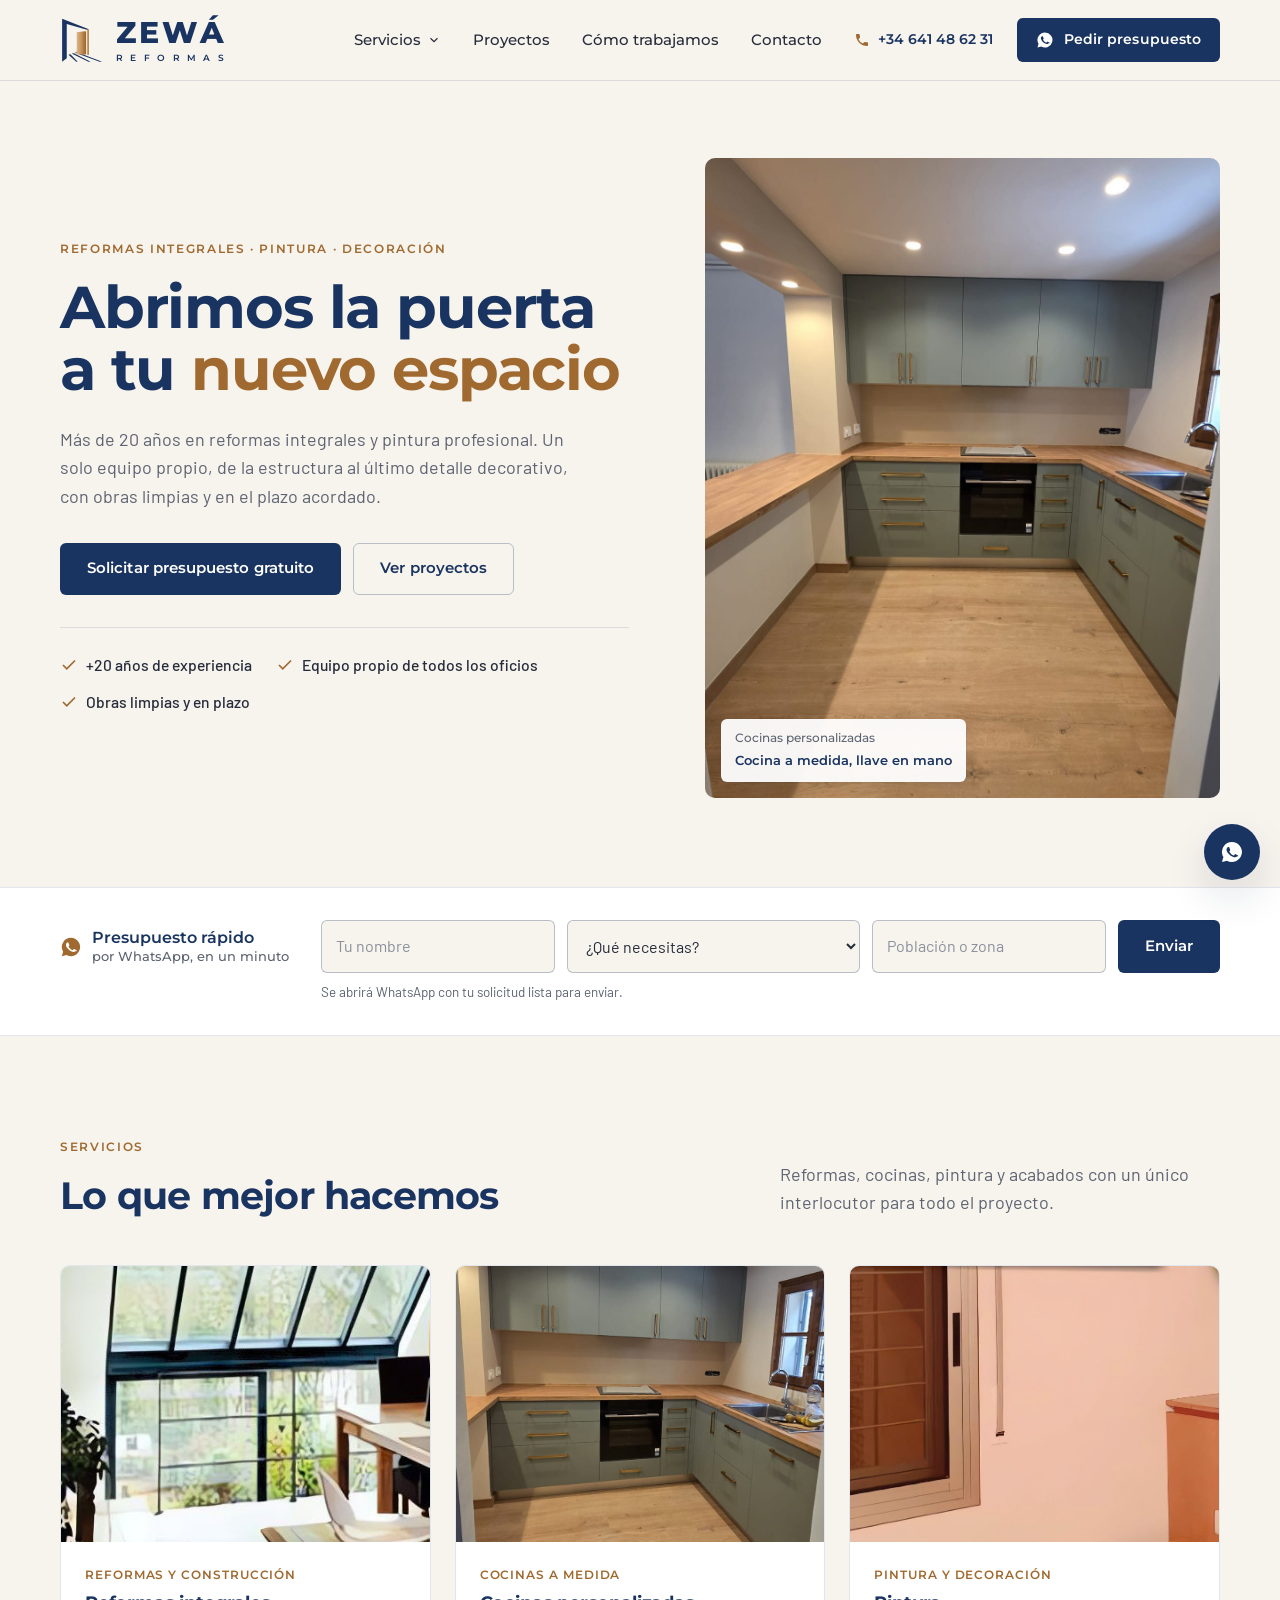
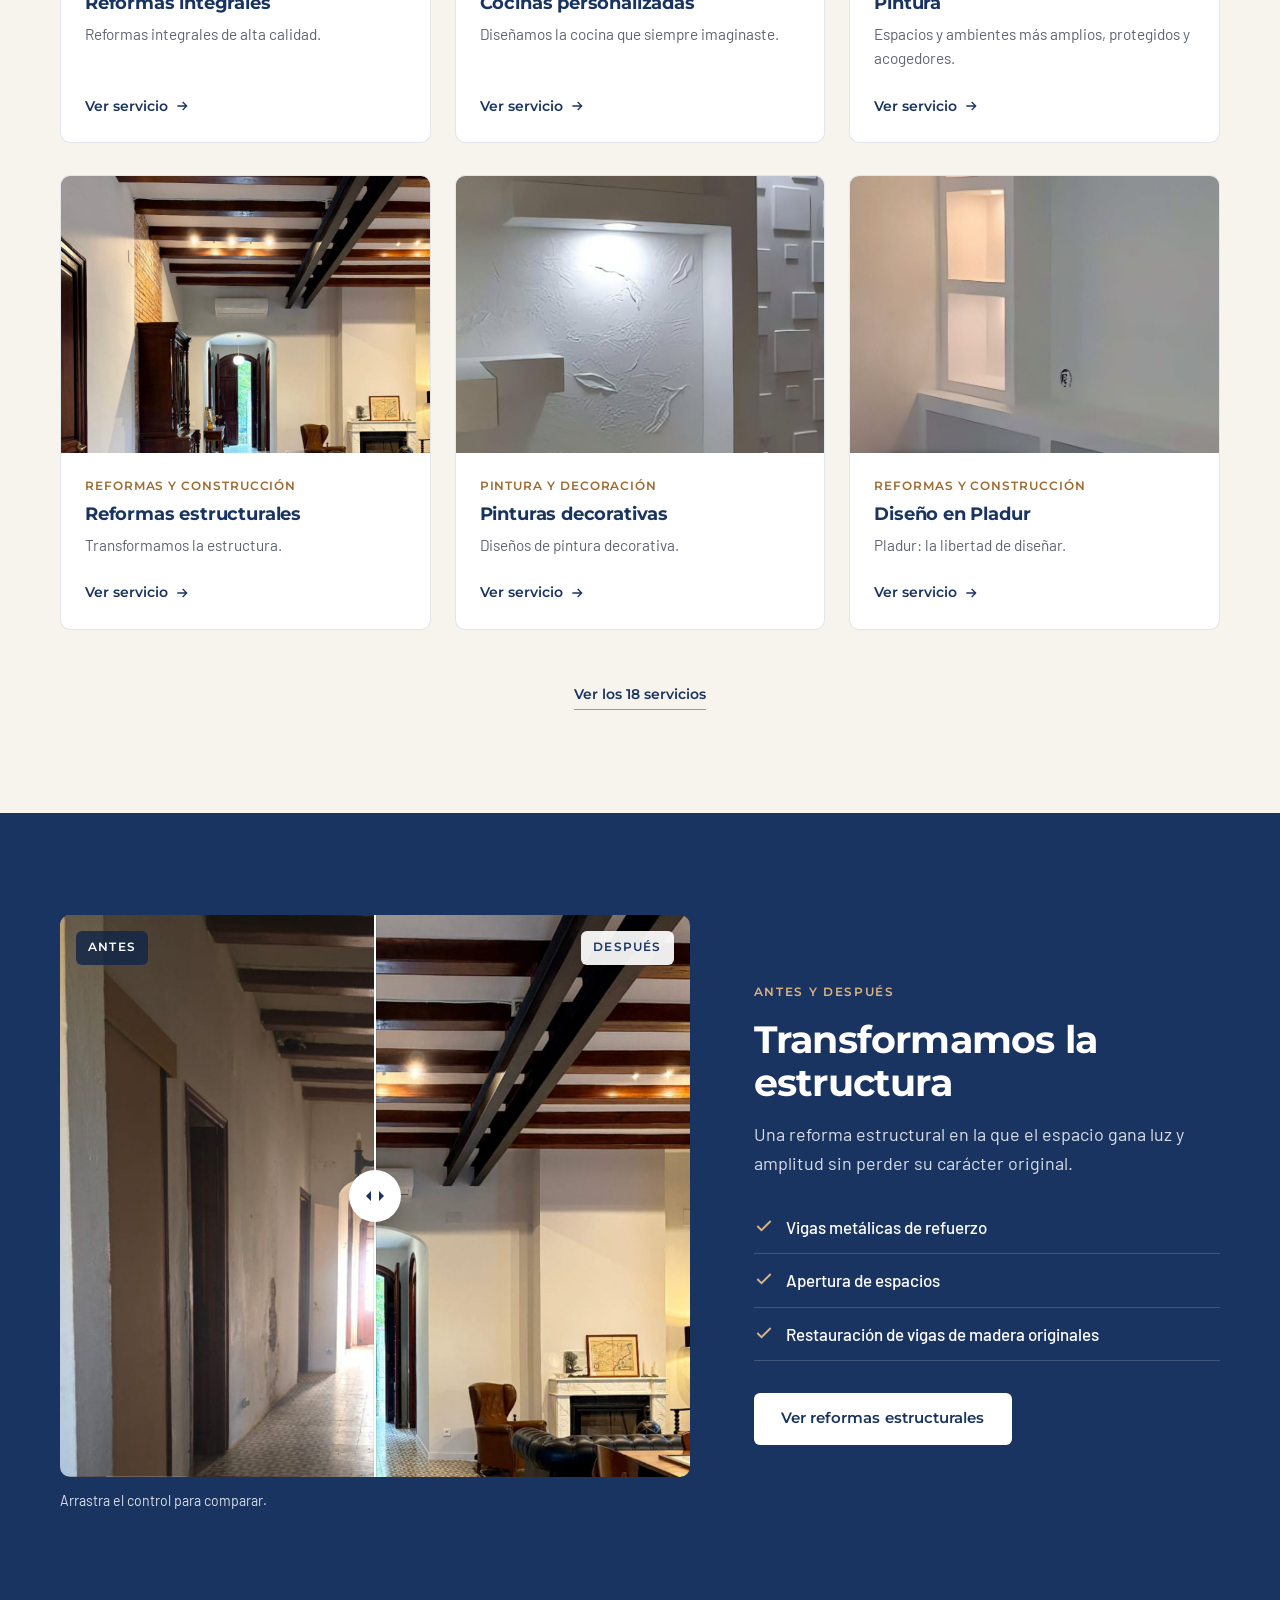
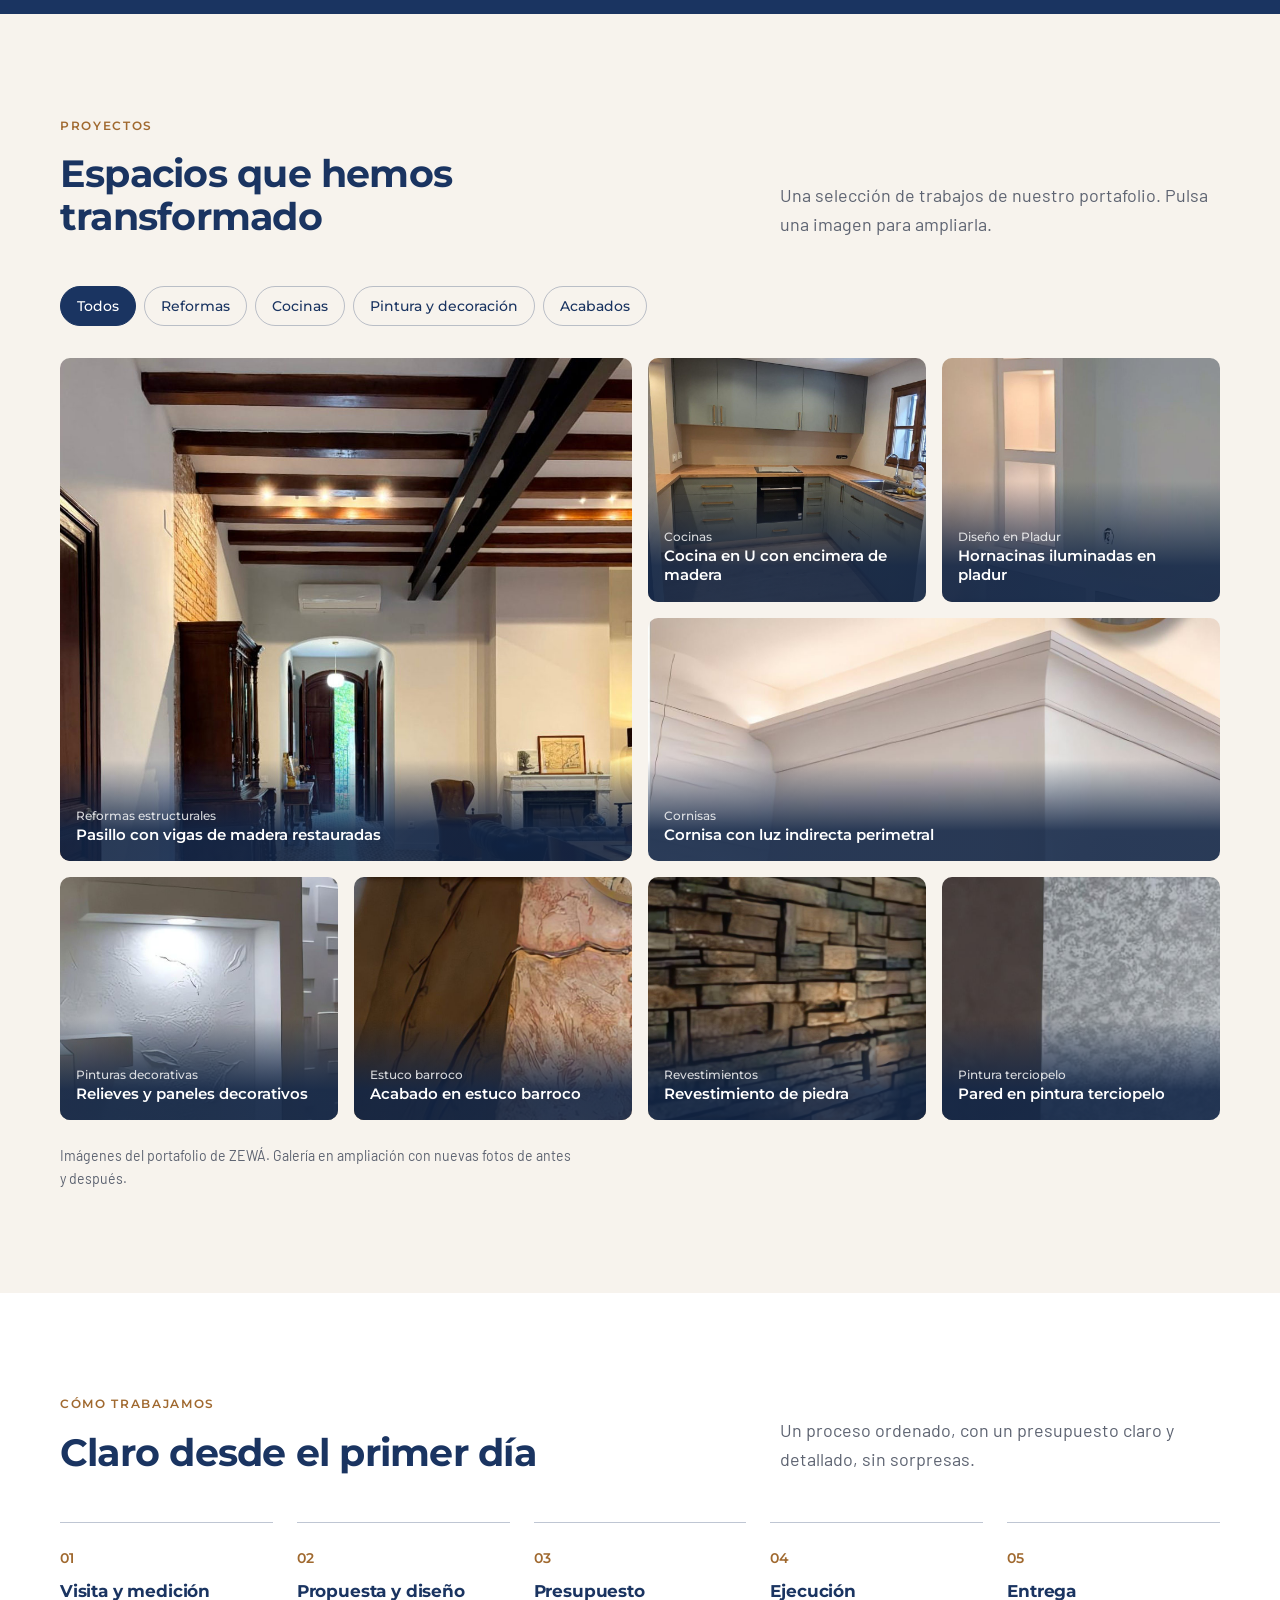
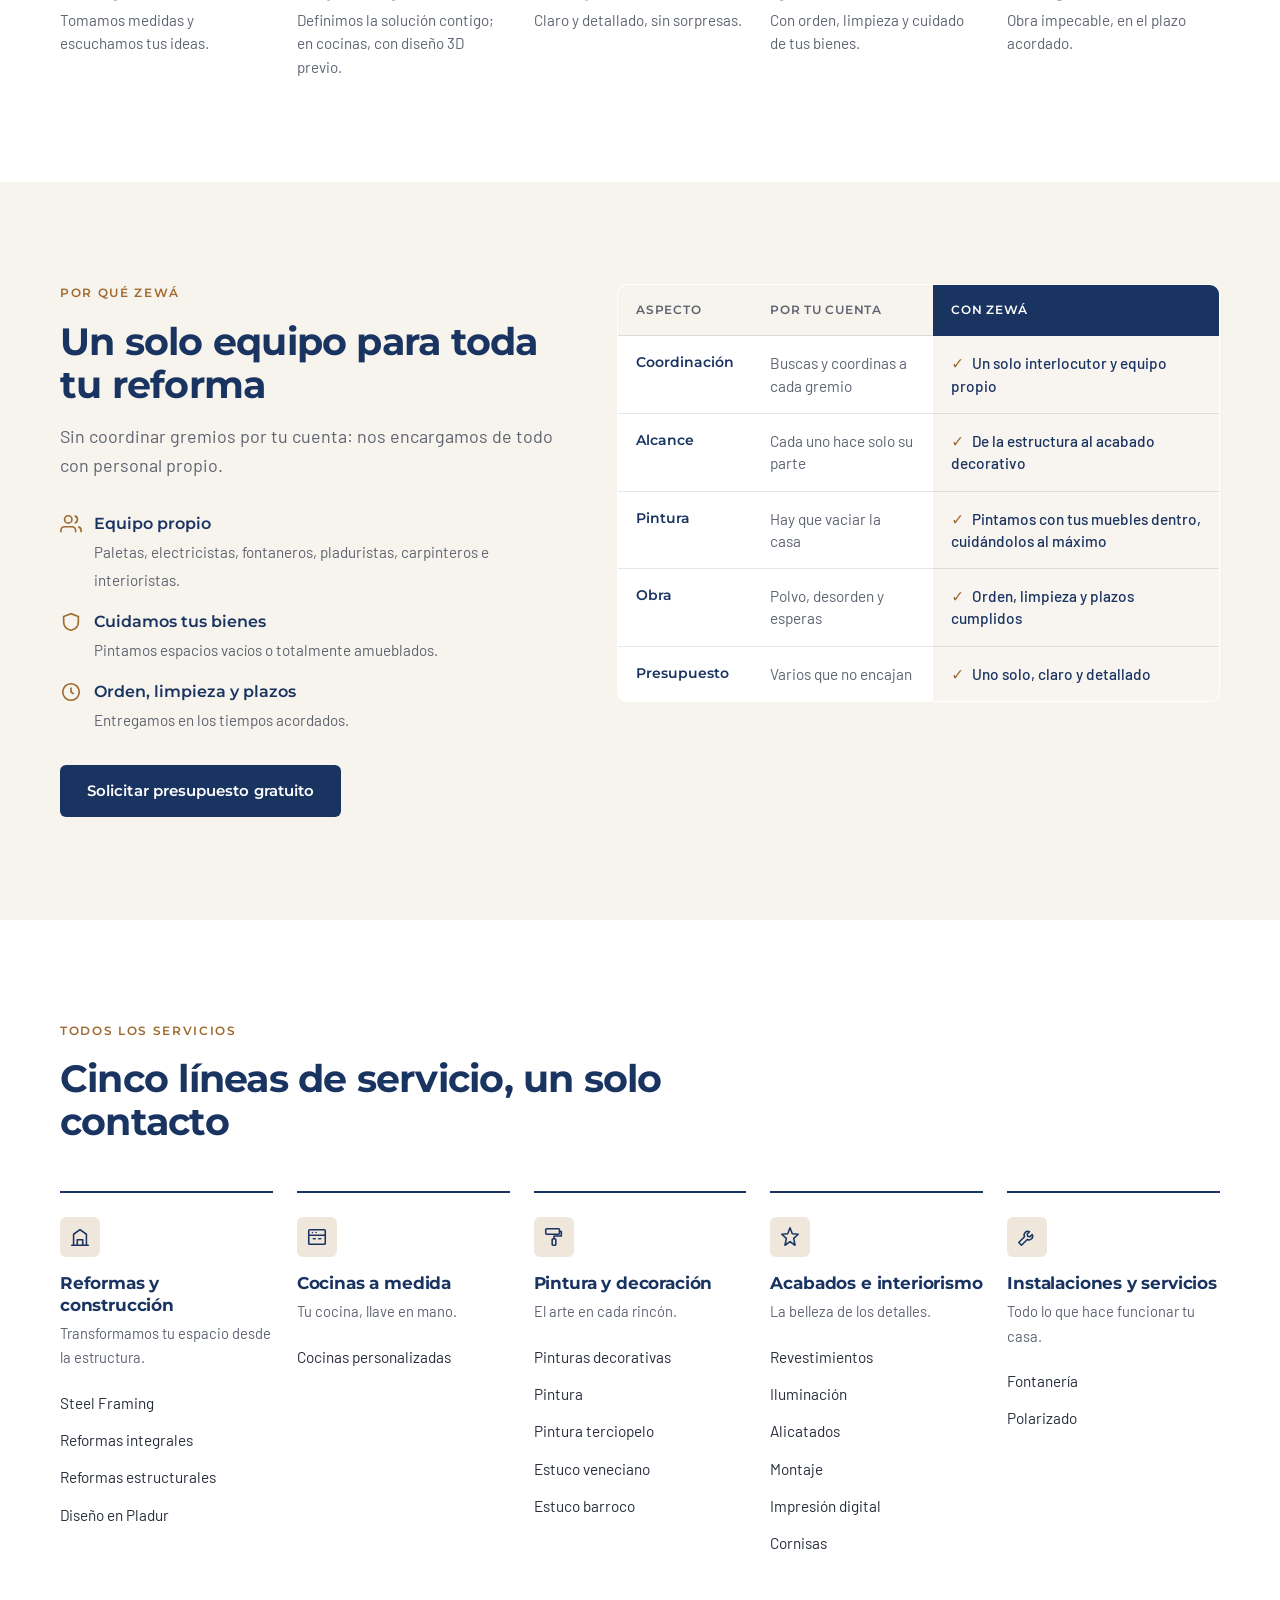
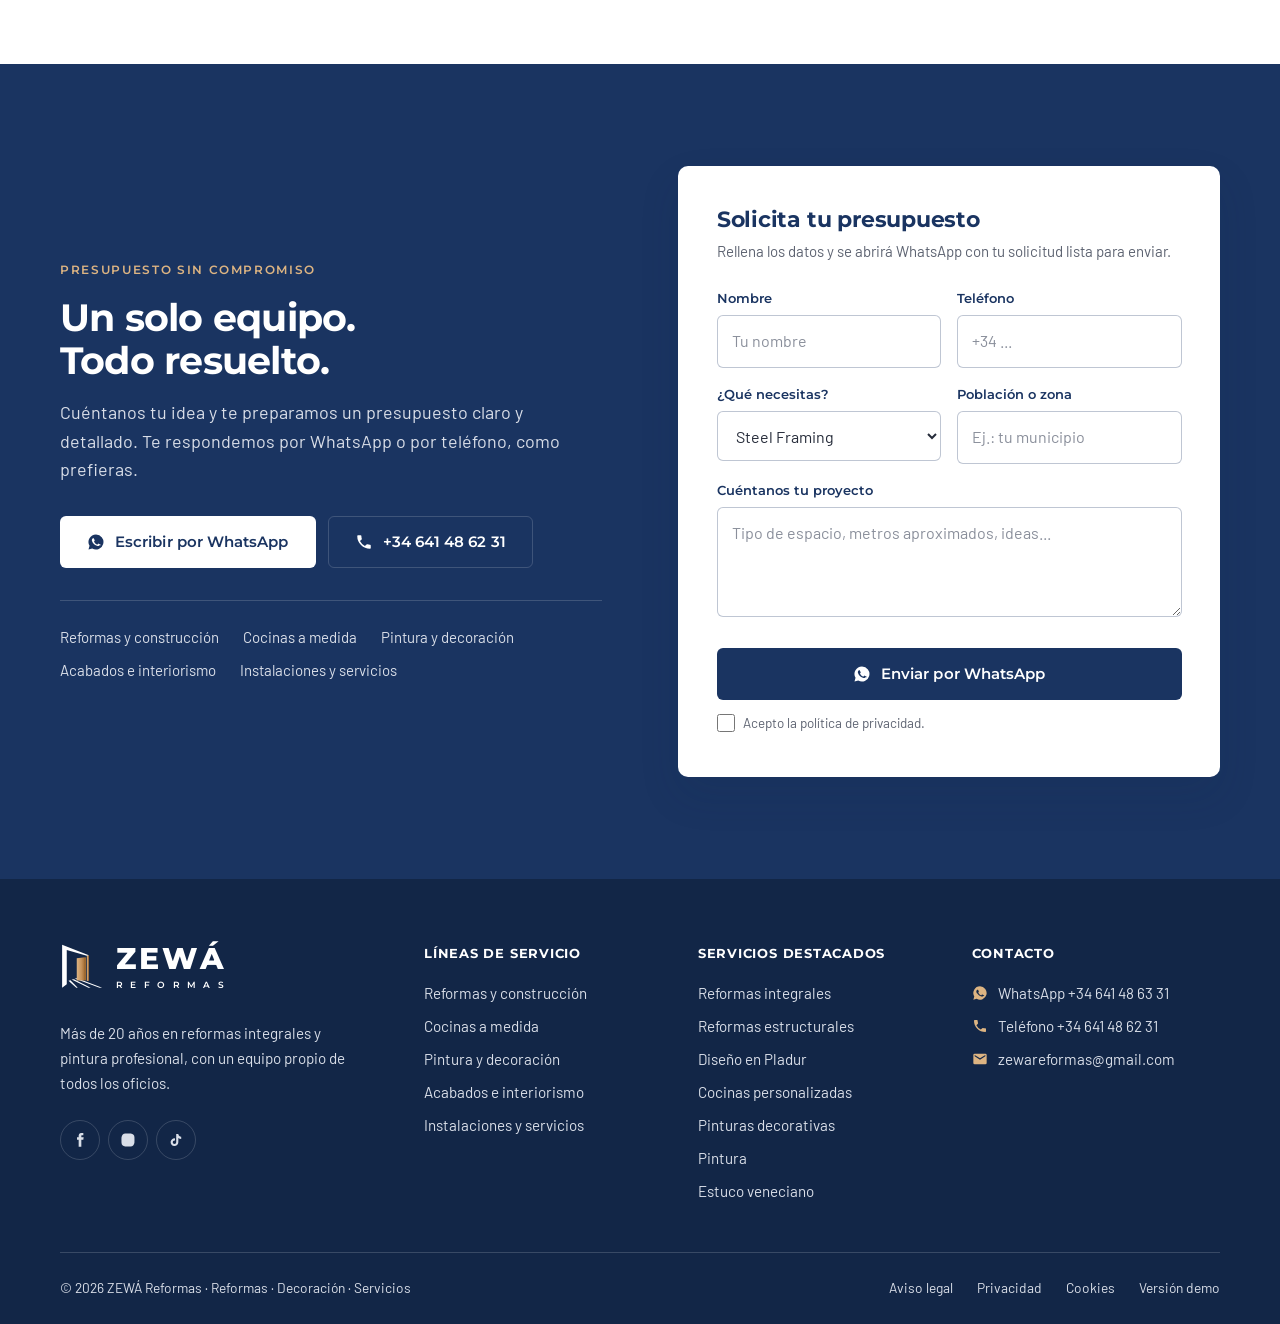
==== index.html @ 30cad1e2 "Landing ZEWÁ Reformas: portada, 18 páginas de servicio y recursos Co-Authored-By: Claude Opus 5.5 (1" ====
<!doctype html>
<html lang="es">
<head>
<meta charset="utf-8">
<meta name="viewport" content="width=device-width, initial-scale=1">
<title>ZEWÁ Reformas · Reformas integrales, pintura y decoración</title>
<meta name="description" content="Más de 20 años en reformas integrales y pintura profesional. Un equipo propio de todos los oficios, obras limpias y plazos cumplidos.">
<link rel="preconnect" href="https://fonts.googleapis.com">
<link rel="preconnect" href="https://fonts.gstatic.com" crossorigin>
<link href="https://fonts.googleapis.com/css2?family=Barlow:wght@400;500;600&family=Montserrat:wght@500;600;700;800&display=swap" rel="stylesheet">
<link rel="stylesheet" href="assets/zewa.css">
</head>
<body data-page="home">
<div id="chrome-header"></div>

<main id="contenido">

<!-- HERO -->
<section class="hero">
  <div class="wrap">
    <div class="reveal">
      <span class="eyebrow">Reformas integrales · Pintura · Decoración</span>
      <h1>Abrimos la puerta a tu <span>nuevo espacio</span></h1>
      <p class="lead">Más de 20 años en reformas integrales y pintura profesional. Un solo equipo propio, de la estructura al último detalle decorativo, con obras limpias y en el plazo acordado.</p>
      <div class="hero-ctas">
        <a class="btn btn-primary" href="#contacto">Solicitar presupuesto gratuito</a>
        <a class="btn btn-ghost" href="#proyectos">Ver proyectos</a>
      </div>
      <ul class="hero-points">
        <li><svg viewBox="0 0 24 24" aria-hidden="true"><path d="M20 6 9 17l-5-5"/></svg>+20 años de experiencia</li>
        <li><svg viewBox="0 0 24 24" aria-hidden="true"><path d="M20 6 9 17l-5-5"/></svg>Equipo propio de todos los oficios</li>
        <li><svg viewBox="0 0 24 24" aria-hidden="true"><path d="M20 6 9 17l-5-5"/></svg>Obras limpias y en plazo</li>
      </ul>
    </div>
    <figure class="hero-photo reveal">
      <img src="img/cocina1.jpg" alt="Cocina en U a medida con encimera de madera y muebles en verde" fetchpriority="high">
      <figcaption><small>Cocinas personalizadas</small>Cocina a medida, llave en mano</figcaption>
    </figure>
  </div>
</section>

<!-- PRESUPUESTO RÁPIDO -->
<div class="quick-band">
  <div class="wrap">
    <form class="quick" data-wa-form>
      <div class="q-title"><svg viewBox="0 0 24 24" aria-hidden="true"><path d="M12 2a10 10 0 0 0-8.6 15.1L2 22l5-1.3A10 10 0 1 0 12 2zm5.3 14.1c-.2.6-1.3 1.2-1.8 1.2-.5.1-1 .1-3.3-.8-2.7-1.1-4.5-3.9-4.6-4-.1-.2-1.1-1.5-1.1-2.8s.7-2 1-2.3c.2-.3.5-.3.7-.3h.5c.2 0 .4 0 .6.5l.9 2.1c.1.2.1.4 0 .5l-.3.5-.4.5c-.2.1-.3.3-.1.6.2.3.8 1.3 1.7 2.1 1.2 1 2.1 1.3 2.4 1.5.3.1.5.1.6-.1l.9-1c.2-.3.4-.2.6-.1l2 1c.3.1.5.2.5.3.1.2.1.7-.1 1.3z"/></svg><span>Presupuesto rápido<small>por WhatsApp, en un minuto</small></span></div>
      <div class="q-grid">
        <input name="nombre" required placeholder="Tu nombre" aria-label="Tu nombre" autocomplete="name">
        <select name="servicio" id="q-serv" aria-label="¿Qué necesitas?"></select>
        <input name="zona" placeholder="Población o zona" aria-label="Población o zona">
        <button class="btn btn-primary" type="submit">Enviar</button>
      </div>
      <p class="q-help">Se abrirá WhatsApp con tu solicitud lista para enviar.</p>
    </form>
  </div>
</div>

<!-- SERVICIOS -->
<section id="destacados">
  <div class="wrap">
    <div class="sec-head reveal">
      <div><span class="eyebrow">Servicios</span><h2>Lo que mejor hacemos</h2></div>
      <p class="lead">Reformas, cocinas, pintura y acabados con un único interlocutor para todo el proyecto.</p>
    </div>
    <div class="pop" id="pop"></div>
    <div class="sec-foot reveal"><a class="link-more" href="#lineas">Ver los 18 servicios</a></div>
  </div>
</section>

<!-- ANTES / DESPUÉS -->
<section class="ba-section on-dark" id="antes-despues">
  <div class="wrap">
    <div>
      <div id="hero-compare"></div>
      <p class="ba-hint">Arrastra el control para comparar.</p>
    </div>
    <div class="reveal">
      <span class="eyebrow">Antes y después</span>
      <h2>Transformamos la estructura</h2>
      <p class="lead" style="margin-top:16px">Una reforma estructural en la que el espacio gana luz y amplitud sin perder su carácter original.</p>
      <ul class="checks">
        <li><svg viewBox="0 0 24 24" aria-hidden="true"><path d="M20 6 9 17l-5-5"/></svg>Vigas metálicas de refuerzo</li>
        <li><svg viewBox="0 0 24 24" aria-hidden="true"><path d="M20 6 9 17l-5-5"/></svg>Apertura de espacios</li>
        <li><svg viewBox="0 0 24 24" aria-hidden="true"><path d="M20 6 9 17l-5-5"/></svg>Restauración de vigas de madera originales</li>
      </ul>
      <a class="btn btn-light" href="servicio.html?s=reformas-estructurales">Ver reformas estructurales</a>
    </div>
  </div>
</section>

<!-- PROYECTOS -->
<section id="proyectos">
  <div class="wrap">
    <div class="sec-head reveal">
      <div><span class="eyebrow">Proyectos</span><h2>Espacios que hemos transformado</h2></div>
      <p class="lead">Una selección de trabajos de nuestro portafolio. Pulsa una imagen para ampliarla.</p>
    </div>
    <div class="filters reveal" data-target="#gal" role="group" aria-label="Filtrar proyectos">
      <button class="on" data-f="all">Todos</button>
      <button data-f="reformas">Reformas</button>
      <button data-f="cocinas">Cocinas</button>
      <button data-f="pintura">Pintura y decoración</button>
      <button data-f="acabados">Acabados</button>
    </div>
    <div class="gallery" id="gal"></div>
    <p class="gallery-note">Imágenes del portafolio de ZEWÁ. Galería en ampliación con nuevas fotos de antes y después.</p>
  </div>
</section>

<!-- PROCESO -->
<section class="bg-white" id="proceso">
  <div class="wrap">
    <div class="sec-head reveal">
      <div><span class="eyebrow">Cómo trabajamos</span><h2>Claro desde el primer día</h2></div>
      <p class="lead">Un proceso ordenado, con un presupuesto claro y detallado, sin sorpresas.</p>
    </div>
    <ol class="steps reveal">
      <li class="st"><b>01</b><h3>Visita y medición</h3><p>Tomamos medidas y escuchamos tus ideas.</p></li>
      <li class="st"><b>02</b><h3>Propuesta y diseño</h3><p>Definimos la solución contigo; en cocinas, con diseño 3D previo.</p></li>
      <li class="st"><b>03</b><h3>Presupuesto</h3><p>Claro y detallado, sin sorpresas.</p></li>
      <li class="st"><b>04</b><h3>Ejecución</h3><p>Con orden, limpieza y cuidado de tus bienes.</p></li>
      <li class="st"><b>05</b><h3>Entrega</h3><p>Obra impecable, en el plazo acordado.</p></li>
    </ol>
  </div>
</section>

<!-- POR QUÉ ZEWÁ -->
<section id="por-que">
  <div class="wrap why-grid">
    <div class="reveal">
      <span class="eyebrow">Por qué ZEWÁ</span>
      <h2>Un solo equipo para toda tu reforma</h2>
      <p class="lead">Sin coordinar gremios por tu cuenta: nos encargamos de todo con personal propio.</p>
      <ul class="trust">
        <li><svg viewBox="0 0 24 24" aria-hidden="true"><path d="M17 21v-2a4 4 0 0 0-4-4H5a4 4 0 0 0-4 4v2"/><circle cx="9" cy="7" r="4"/><path d="M23 21v-2a4 4 0 0 0-3-3.87M16 3.13a4 4 0 0 1 0 7.75"/></svg><div><b>Equipo propio</b><span>Paletas, electricistas, fontaneros, pladuristas, carpinteros e interioristas.</span></div></li>
        <li><svg viewBox="0 0 24 24" aria-hidden="true"><path d="M12 3 4 6v6c0 5 3.5 8 8 9 4.5-1 8-4 8-9V6z"/></svg><div><b>Cuidamos tus bienes</b><span>Pintamos espacios vacíos o totalmente amueblados.</span></div></li>
        <li><svg viewBox="0 0 24 24" aria-hidden="true"><circle cx="12" cy="12" r="9"/><path d="M12 7v5l3 2"/></svg><div><b>Orden, limpieza y plazos</b><span>Entregamos en los tiempos acordados.</span></div></li>
      </ul>
      <a class="btn btn-primary" href="#contacto">Solicitar presupuesto gratuito</a>
    </div>
    <div class="reveal">
      <table class="vs-table">
        <caption class="sr-only">Comparativa entre coordinar gremios por tu cuenta y trabajar con ZEWÁ</caption>
        <thead><tr><th scope="col">Aspecto</th><th scope="col">Por tu cuenta</th><th scope="col" class="us">Con ZEWÁ</th></tr></thead>
        <tbody>
          <tr><td>Coordinación</td><td class="them">Buscas y coordinas a cada gremio</td><td class="us">Un solo interlocutor y equipo propio</td></tr>
          <tr><td>Alcance</td><td class="them">Cada uno hace solo su parte</td><td class="us">De la estructura al acabado decorativo</td></tr>
          <tr><td>Pintura</td><td class="them">Hay que vaciar la casa</td><td class="us">Pintamos con tus muebles dentro, cuidándolos al máximo</td></tr>
          <tr><td>Obra</td><td class="them">Polvo, desorden y esperas</td><td class="us">Orden, limpieza y plazos cumplidos</td></tr>
          <tr><td>Presupuesto</td><td class="them">Varios que no encajan</td><td class="us">Uno solo, claro y detallado</td></tr>
        </tbody>
      </table>
    </div>
  </div>
</section>

<!-- LÍNEAS DE SERVICIO -->
<section class="bg-white" id="lineas">
  <div class="wrap">
    <div class="sec-head reveal">
      <div><span class="eyebrow">Todos los servicios</span><h2>Cinco líneas de servicio, un solo contacto</h2></div>
    </div>
    <div class="lines-grid" id="lines"></div>
  </div>
</section>

<div id="chrome-cta"></div>
</main>

<div id="chrome-footer"></div>

<script src="assets/app.js"></script>
<script>
renderChrome();

document.getElementById('q-serv').innerHTML = '<option value="" disabled selected>¿Qué necesitas?</option>' + serviceOptions();
document.getElementById('hero-compare').outerHTML = compareHTML('antes.jpg', 'despues.jpg');

const POP = ['reformas-integrales', 'cocinas', 'pintura', 'reformas-estructurales', 'pinturas-decorativas', 'pladur'];
document.getElementById('pop').innerHTML = POP.map(k => pcard(SERVICES.find(s => s.slug === k))).join('');

document.getElementById('lines').innerHTML = GROUPS.map(g => `
  <div class="line reveal" id="linea-${g.id}">
    <div class="ico"><svg viewBox="0 0 24 24" aria-hidden="true">${g.icon}</svg></div>
    <h3>${g.name}</h3><p>${g.desc}</p>
    <ul>${byGroup(g.id).map(s => `<li><a href="${url(s)}">${s.name}</a></li>`).join('')}</ul>
  </div>`).join('');

// Solo fotografías del portafolio de ZEWÁ (sin imágenes de stock)
const G = [
  ['despues.jpg','Pasillo con vigas de madera restauradas','Reformas estructurales','reformas','big'],
  ['cocina2.jpg','Cocina en U con encimera de madera','Cocinas','cocinas'],
  ['pladur.jpg','Hornacinas iluminadas en pladur','Diseño en Pladur','reformas'],
  ['cornisas.jpg','Cornisa con luz indirecta perimetral','Cornisas','acabados','wide'],
  ['decorativa.jpg','Relieves y paneles decorativos','Pinturas decorativas','pintura'],
  ['barroco.jpg','Acabado en estuco barroco','Estuco barroco','pintura'],
  ['revestimiento.jpg','Revestimiento de piedra','Revestimientos','acabados'],
  ['terciopelo.jpg','Pared en pintura terciopelo','Pintura terciopelo','pintura']
];
document.getElementById('gal').innerHTML = G.map(([img, t, label, cat, size]) =>
  gitem(img, t, label, cat, size === 'big').replace('class="gitem', size === 'wide' ? 'class="gitem wide' : 'class="gitem')).join('');

initBehaviors();
</script>
</body>
</html>
---- assets/zewa.css ----
/* =========================================================
   ZEWÁ Reformas · sistema visual
   ========================================================= */
:root{
  /* color */
  --navy:#1A3461; --navy-900:#122647; --navy-700:#26457A;
  --gold:#DDB482; --bronze:#C39059; --copper:#A0692F;
  --paper:#F7F3ED; --cream:#EFE7DC; --white:#FFFFFF;
  --ink:#262C3A; --muted:#5D6371; --on-dark:#D9DEE8;
  --line:rgba(26,52,97,.12); --line-strong:rgba(26,52,97,.28); --line-dark:rgba(255,255,255,.16);
  /* espaciado */
  --s1:4px; --s2:8px; --s3:12px; --s4:16px; --s5:24px; --s6:32px; --s7:48px; --s8:64px; --s9:96px;
  --section:clamp(64px,8vw,112px);
  /* forma */
  --radius:6px; --radius-lg:10px;
  --sh-1:0 1px 2px rgba(18,38,71,.05),0 4px 14px rgba(18,38,71,.06);
  --sh-2:0 18px 40px rgba(18,38,71,.12);
  /* layout */
  --wrap:1240px; --gutter:clamp(16px,4vw,40px);
  --ease:cubic-bezier(.2,.7,.2,1);
}
*{box-sizing:border-box;margin:0;padding:0}
html{scroll-behavior:smooth;scroll-padding-top:96px;-webkit-text-size-adjust:100%}
body{font-family:'Barlow',system-ui,sans-serif;color:var(--ink);background:var(--paper);font-size:17px;line-height:1.65;-webkit-font-smoothing:antialiased;overflow-x:hidden}
img{display:block;max-width:100%}
a{color:inherit;text-decoration:none}
button,input,select,textarea{font:inherit;color:inherit}
:focus-visible{outline:3px solid var(--gold);outline-offset:3px;border-radius:2px}
.wrap{max-width:var(--wrap);margin:0 auto;padding:0 var(--gutter)}
section{padding:var(--section) 0}
.skip{position:absolute;left:-999px;top:0;background:var(--navy);color:var(--white);padding:10px 16px;z-index:100}
.skip:focus{left:10px}

/* ---------- tipografía ---------- */
h1,h2,h3,h4{font-family:'Montserrat',sans-serif;color:var(--navy);letter-spacing:-.02em;font-weight:700}
h1{font-size:clamp(2.3rem,4.6vw,3.9rem);line-height:1.06}
h2{font-size:clamp(1.8rem,3vw,2.6rem);line-height:1.12}
h3{font-size:1.15rem;line-height:1.3;letter-spacing:-.01em}
p{max-width:64ch}
.eyebrow{display:block;font-family:'Montserrat',sans-serif;font-weight:600;font-size:.74rem;letter-spacing:.14em;text-transform:uppercase;color:var(--copper);margin-bottom:var(--s4)}
.lead{font-size:clamp(1.05rem,1.4vw,1.2rem);line-height:1.6;color:var(--muted);max-width:52ch}
.muted{color:var(--muted)}
.on-dark{background:var(--navy);color:var(--on-dark)}
.on-dark h2,.on-dark h3{color:var(--white)}
.on-dark .eyebrow{color:var(--gold)}
.on-dark .lead{color:var(--on-dark)}

/* cabecera de sección */
.sec-head{display:flex;justify-content:space-between;align-items:flex-end;gap:var(--s6);margin-bottom:var(--s7)}
.sec-head>div{max-width:640px}
.sec-head .lead{max-width:44ch}

/* ---------- botones ---------- */
.btn{display:inline-flex;align-items:center;justify-content:center;gap:10px;min-height:52px;padding:0 26px;border-radius:var(--radius);border:1.5px solid transparent;font-family:'Montserrat',sans-serif;font-weight:600;font-size:.92rem;letter-spacing:.005em;line-height:1;cursor:pointer;white-space:nowrap;transition:background .2s,color .2s,border-color .2s,transform .2s var(--ease)}
.btn svg{width:18px;height:18px;flex:none}
.btn-primary{background:var(--navy);color:var(--white)}
.btn-primary:hover{background:var(--navy-900);transform:translateY(-1px)}
.btn-ghost{background:transparent;border-color:var(--line-strong);color:var(--navy)}
.btn-ghost:hover{border-color:var(--navy);background:var(--white)}
.btn-light,.btn-gold{background:var(--white);color:var(--navy)}
.btn-light:hover,.btn-gold:hover{background:var(--cream);transform:translateY(-1px)}
.on-dark .btn-ghost{border-color:var(--line-dark);color:var(--white)}
.on-dark .btn-ghost:hover{border-color:var(--white);background:transparent}
.btn-sm{min-height:44px;padding:0 18px;font-size:.86rem}
.link-more{display:inline-flex;align-items:center;gap:8px;font-family:'Montserrat',sans-serif;font-weight:600;font-size:.9rem;color:var(--navy);border-bottom:1.5px solid var(--bronze);padding-bottom:3px;transition:color .2s,border-color .2s}
.link-more:hover{color:var(--copper);border-color:var(--copper)}
.on-dark .link-more{color:var(--white)}

/* ---------- marca ---------- */
.brand{display:inline-flex;align-items:center;gap:12px;line-height:1;flex:none}
.brand svg{height:46px;width:44px;flex:none}
.brand .txt{display:inline-flex;flex-direction:column}
.brand .word{font-family:'Montserrat',sans-serif;font-weight:800;font-size:1.85rem;letter-spacing:.1em;margin-right:-.1em;color:var(--navy)}
.brand .sub{display:flex;justify-content:space-between;font-family:'Montserrat',sans-serif;font-weight:600;font-size:.58rem;color:var(--navy);margin-top:6px}
.brand.light .word,.brand.light .sub{color:var(--white)}

/* ---------- cabecera ---------- */
header.site{position:sticky;top:0;z-index:50;background:rgba(247,243,237,.94);backdrop-filter:saturate(1.2) blur(12px);-webkit-backdrop-filter:saturate(1.2) blur(12px);border-bottom:1px solid var(--line)}
header.site>.wrap{display:flex;align-items:center;gap:var(--s6);height:80px}
.mainnav{margin-left:auto}
.mainnav>ul{display:flex;gap:var(--s6);list-style:none;align-items:center}
.mainnav>ul>li>a,.mainnav .drop-btn{position:relative;display:inline-flex;align-items:center;gap:6px;padding:28px 0;background:none;border:0;cursor:pointer;font-family:'Montserrat',sans-serif;font-weight:500;font-size:.92rem;color:var(--ink);white-space:nowrap;transition:color .2s}
.mainnav>ul>li>a:hover,.mainnav .drop-btn:hover,.mainnav>ul>li>a.active{color:var(--navy)}
.mainnav>ul>li>a::after{content:"";position:absolute;left:0;right:0;bottom:20px;height:1.5px;background:var(--navy);transform:scaleX(0);transform-origin:left;transition:transform .25s var(--ease)}
.mainnav>ul>li>a:hover::after{transform:scaleX(1)}
.drop-btn svg{width:14px;height:14px;stroke:currentColor;fill:none;stroke-width:2;transition:transform .25s}
.has-mega:hover .drop-btn svg,.has-mega.open .drop-btn svg{transform:rotate(180deg)}
.mega{position:absolute;left:0;right:0;top:100%;background:var(--white);border-top:1px solid var(--line);box-shadow:var(--sh-2);opacity:0;visibility:hidden;transform:translateY(6px);transition:opacity .2s,transform .2s,visibility .2s}
.has-mega:hover .mega,.has-mega.open .mega,.has-mega:focus-within .mega{opacity:1;visibility:visible;transform:none}
.mega .wrap{display:grid;grid-template-columns:repeat(5,1fr);gap:var(--s6);padding-top:var(--s6);padding-bottom:var(--s6)}
.mega h4{font-size:.78rem;letter-spacing:.06em;text-transform:uppercase;color:var(--copper);margin-bottom:var(--s3);padding-bottom:var(--s3);border-bottom:1px solid var(--line)}
.mega h4 a:hover{color:var(--navy)}
.mega ul{list-style:none;display:grid;gap:2px}
.mega ul a{display:block;padding:5px 0;font-size:.96rem;color:var(--ink);transition:color .2s}
.mega ul a:hover{color:var(--navy);text-decoration:underline;text-underline-offset:3px;text-decoration-color:var(--bronze)}
.mega .mega-foot{grid-column:1/-1;display:flex;justify-content:space-between;align-items:center;gap:var(--s4);padding-top:var(--s5);border-top:1px solid var(--line);font-size:.95rem;color:var(--muted)}
.head-actions{display:flex;align-items:center;gap:var(--s5)}
.head-tel{display:inline-flex;align-items:center;gap:8px;white-space:nowrap;font-family:'Montserrat',sans-serif;font-weight:600;font-size:.9rem;color:var(--navy)}
.head-tel svg{width:16px;height:16px;fill:var(--copper)}
.head-tel:hover{color:var(--copper)}
.menu-btn{display:none;width:44px;height:44px;background:none;border:0;cursor:pointer;padding:9px}
.menu-btn span{display:block;width:26px;height:2px;background:var(--navy);margin:5px 0;transition:transform .3s,opacity .3s}
.menu-open .menu-btn span:nth-child(1){transform:translateY(7px) rotate(45deg)}
.menu-open .menu-btn span:nth-child(2){opacity:0}
.menu-open .menu-btn span:nth-child(3){transform:translateY(-7px) rotate(-45deg)}

/* ---------- hero ---------- */
.hero{padding:clamp(40px,6vw,88px) 0 clamp(56px,7vw,104px)}
.hero>.wrap{display:grid;grid-template-columns:1.05fr .95fr;gap:clamp(32px,6vw,88px);align-items:center}
.hero h1{margin-bottom:var(--s5)}
.hero h1 span{color:var(--copper)}
.hero .lead{margin-bottom:var(--s6)}
.hero-ctas{display:flex;flex-wrap:wrap;gap:var(--s3)}
.hero-points{list-style:none;display:flex;flex-wrap:wrap;gap:var(--s3) var(--s5);margin-top:var(--s6);padding-top:var(--s5);border-top:1px solid var(--line)}
.hero-points li{display:flex;align-items:center;gap:8px;font-weight:500;color:var(--ink);font-size:.98rem}
.hero-points svg{width:18px;height:18px;stroke:var(--copper);fill:none;stroke-width:2.2;flex:none}
.hero-photo{position:relative;margin:0}
.hero-photo img{width:100%;aspect-ratio:4/5;max-height:640px;object-fit:cover;object-position:center 60%;border-radius:var(--radius-lg)}
.hero-photo figcaption{position:absolute;left:var(--s4);bottom:var(--s4);background:rgba(255,255,255,.94);color:var(--navy);font-family:'Montserrat',sans-serif;font-weight:600;font-size:.82rem;padding:10px 14px;border-radius:var(--radius);box-shadow:var(--sh-1)}
.hero-photo figcaption small{display:block;font-weight:500;color:var(--muted);font-size:.74rem;margin-bottom:2px}

/* formulario rápido (franja) */
.quick-band{background:var(--white);border-top:1px solid var(--line);border-bottom:1px solid var(--line);padding:var(--s6) 0}
.quick{display:grid;grid-template-columns:auto 1fr;gap:var(--s4) var(--s6);align-items:center}
.quick .q-title{font-family:'Montserrat',sans-serif;font-weight:600;color:var(--navy);font-size:1rem;line-height:1.3;display:flex;align-items:center;gap:10px}
.quick .q-title svg{width:22px;height:22px;fill:var(--copper);flex:none}
.quick .q-title small{display:block;font-weight:500;font-size:.82rem;color:var(--muted)}
.quick .q-grid{display:grid;grid-template-columns:1fr 1.25fr 1fr auto;gap:var(--s3)}
.quick .q-help{grid-column:2;font-size:.84rem;color:var(--muted);margin-top:calc(-1 * var(--s2))}

/* campos */
.quick input,.quick select,.field input,.field select,.field textarea{width:100%;min-width:0;min-height:50px;padding:12px 14px;border:1px solid var(--line-strong);border-radius:var(--radius);background:var(--white);color:var(--ink);font-size:1rem;transition:border-color .2s,box-shadow .2s}
.quick input,.quick select{background:var(--paper)}
.field textarea{min-height:110px;resize:vertical}
.quick input:focus,.quick select:focus,.field input:focus,.field select:focus,.field textarea:focus{outline:none;border-color:var(--navy);box-shadow:0 0 0 3px rgba(221,180,130,.45)}
::placeholder{color:#8A8F9B}

/* ---------- tarjetas de servicio (familia única) ---------- */
.pop,.related{display:grid;grid-template-columns:repeat(3,1fr);gap:var(--s6) var(--s5)}
.related{grid-template-columns:repeat(4,1fr)}
.pcard{display:flex;flex-direction:column;background:var(--white);border:1px solid var(--line);border-radius:var(--radius-lg);overflow:hidden;transition:box-shadow .3s var(--ease),transform .3s var(--ease),border-color .3s}
.pcard:hover{box-shadow:var(--sh-2);transform:translateY(-3px);border-color:transparent}
.pcard .img{aspect-ratio:4/3;overflow:hidden;background:var(--cream)}
.pcard img{width:100%;height:100%;object-fit:cover;transition:transform .6s var(--ease)}
.pcard:hover img{transform:scale(1.04)}
.pcard .b{display:flex;flex-direction:column;flex:1;padding:var(--s5)}
.pcard small{font-family:'Montserrat',sans-serif;font-weight:600;font-size:.72rem;letter-spacing:.08em;text-transform:uppercase;color:var(--copper);margin-bottom:6px}
.pcard h3{margin-bottom:var(--s2);transition:color .2s}
.pcard:hover h3{color:var(--copper)}
.pcard p{font-size:.96rem;line-height:1.55;color:var(--muted);margin-bottom:var(--s5)}
.pcard .more{margin-top:auto;display:inline-flex;align-items:center;gap:6px;font-family:'Montserrat',sans-serif;font-weight:600;font-size:.88rem;color:var(--navy)}
.pcard .more svg{width:16px;height:16px;stroke:currentColor;fill:none;stroke-width:2;transition:transform .25s}
.pcard:hover .more svg{transform:translateX(3px)}
.sec-foot{margin-top:var(--s7);text-align:center}

/* ---------- antes / después ---------- */
.ba-section>.wrap{display:grid;grid-template-columns:1.35fr 1fr;gap:clamp(32px,5vw,72px);align-items:center}
.compare{position:relative;aspect-ratio:1020/910;border-radius:var(--radius-lg);overflow:hidden;user-select:none;touch-action:pan-y;background:var(--navy-900)}
.compare img{position:absolute;inset:0;width:100%;height:100%;object-fit:cover;pointer-events:none}
.compare .before{clip-path:inset(0 50% 0 0)}
.compare input{position:absolute;inset:0;width:100%;height:100%;opacity:0;cursor:ew-resize;z-index:5;margin:0;-webkit-appearance:none;appearance:none}
.compare .bar{position:absolute;top:0;bottom:0;left:50%;width:2px;background:var(--white);z-index:3;transform:translateX(-50%);box-shadow:0 0 0 1px rgba(0,0,0,.08)}
.compare .knob{position:absolute;top:50%;left:50%;width:52px;height:52px;border-radius:50%;background:var(--white);z-index:4;transform:translate(-50%,-50%);display:grid;place-items:center;box-shadow:0 6px 20px rgba(0,0,0,.25);transition:transform .2s}
.compare:hover .knob{transform:translate(-50%,-50%) scale(1.06)}
.compare:focus-within .knob{outline:3px solid var(--gold);outline-offset:3px}
.compare .knob svg{width:24px;fill:var(--navy)}
.compare .lbl{position:absolute;top:var(--s4);z-index:3;font-family:'Montserrat',sans-serif;font-weight:600;font-size:.74rem;letter-spacing:.1em;text-transform:uppercase;padding:7px 12px;border-radius:var(--radius);background:rgba(18,38,71,.82);color:var(--white)}
.compare .lbl.l{left:var(--s4)}
.compare .lbl.r{right:var(--s4);background:rgba(255,255,255,.92);color:var(--navy)}
.ba-hint{display:flex;align-items:center;gap:8px;margin-top:var(--s3);font-size:.88rem;color:var(--on-dark)}
.checks{list-style:none;margin:var(--s5) 0 var(--s6)}
.checks li{display:flex;gap:12px;align-items:flex-start;padding:var(--s3) 0;border-bottom:1px solid var(--line);font-weight:500}
.on-dark .checks li{border-color:var(--line-dark);color:var(--white)}
.checks svg{flex:none;width:20px;height:20px;stroke:var(--gold);fill:none;stroke-width:2.2;margin-top:3px}

/* ---------- galería editorial ---------- */
.filters{display:flex;flex-wrap:wrap;gap:var(--s2);margin-bottom:var(--s6)}
.filters button{min-height:40px;padding:0 16px;border-radius:999px;border:1px solid var(--line-strong);background:transparent;color:var(--navy);font-family:'Montserrat',sans-serif;font-weight:500;font-size:.86rem;cursor:pointer;transition:background .2s,color .2s,border-color .2s}
.filters button:hover{border-color:var(--navy)}
.filters button.on{background:var(--navy);border-color:var(--navy);color:var(--white)}
.gallery{display:grid;grid-template-columns:repeat(4,1fr);grid-auto-rows:clamp(180px,19vw,260px);grid-auto-flow:dense;gap:var(--s4)}
.gitem{position:relative;display:block;width:100%;height:100%;padding:0;border:0;border-radius:var(--radius-lg);overflow:hidden;background:var(--cream);cursor:zoom-in;text-align:left}
.gitem.big{grid-column:span 2;grid-row:span 2}
.gitem.wide{grid-column:span 2}
.gitem.hide{display:none}
.gitem img{width:100%;height:100%;object-fit:cover;transition:transform .7s var(--ease)}
.gitem:hover img{transform:scale(1.04)}
.gitem .cap{position:absolute;left:0;right:0;bottom:0;padding:48px var(--s4) var(--s4);background:linear-gradient(rgba(18,38,71,0),rgba(18,38,71,.88) 70%);color:var(--white);font-family:'Montserrat',sans-serif;font-weight:600;font-size:.92rem;line-height:1.3}
.gitem .cap small{display:block;font-weight:500;font-size:.76rem;color:rgba(255,255,255,.82);margin-bottom:2px}
.gallery-note{margin-top:var(--s5);font-size:.88rem;color:var(--muted)}
.lightbox{position:fixed;inset:0;z-index:200;display:none;align-items:center;justify-content:center;padding:64px 72px;background:rgba(12,22,42,.94)}
.lightbox.on{display:flex}
.lightbox figure{max-width:1100px;width:100%;text-align:center}
.lightbox img{max-height:78vh;margin:0 auto;border-radius:var(--radius)}
.lightbox figcaption{margin-top:var(--s4);color:var(--white);font-family:'Montserrat',sans-serif;font-weight:600}
.lightbox figcaption small{display:block;color:var(--gold);font-weight:500;font-size:.8rem}
.lb-btn{position:absolute;display:grid;place-items:center;width:48px;height:48px;border-radius:50%;border:1px solid var(--line-dark);background:rgba(255,255,255,.06);color:var(--white);font-size:1.3rem;cursor:pointer;transition:background .2s}
.lb-btn:hover{background:rgba(255,255,255,.18)}
.lb-close{top:18px;right:18px}.lb-prev{left:16px;top:50%;transform:translateY(-50%)}.lb-next{right:16px;top:50%;transform:translateY(-50%)}

/* ---------- proceso ---------- */
.steps{display:grid;grid-template-columns:repeat(5,1fr);gap:var(--s5);list-style:none}
.st{padding-top:var(--s5);border-top:1px solid var(--line-strong)}
.st b{display:block;font-family:'Montserrat',sans-serif;font-weight:600;font-size:.85rem;color:var(--copper);margin-bottom:var(--s3)}
.st h3{font-size:1.05rem;margin-bottom:6px}
.st p{font-size:.95rem;line-height:1.55;color:var(--muted)}

/* ---------- por qué / comparativa ---------- */
.why-grid{display:grid;grid-template-columns:.9fr 1.1fr;gap:clamp(32px,5vw,80px);align-items:start}
.why-grid .lead{margin:var(--s4) 0 var(--s6)}
.trust{list-style:none;display:grid;gap:var(--s4);margin-bottom:var(--s6)}
.trust li{display:flex;gap:var(--s3);align-items:flex-start}
.trust svg{flex:none;width:22px;height:22px;stroke:var(--copper);fill:none;stroke-width:1.8;margin-top:2px}
.trust b{display:block;color:var(--navy);font-family:'Montserrat',sans-serif;font-weight:600;font-size:.98rem}
.trust span{color:var(--muted);font-size:.95rem}
.vs-table{width:100%;border-collapse:collapse;background:var(--white);border:1px solid var(--line);border-radius:var(--radius-lg);overflow:hidden;font-size:.96rem}
.vs-table th,.vs-table td{padding:16px 18px;text-align:left;vertical-align:top;line-height:1.45;border-bottom:1px solid var(--line)}
.vs-table tr:last-child td{border-bottom:0}
.vs-table thead th{font-family:'Montserrat',sans-serif;font-weight:600;font-size:.78rem;letter-spacing:.06em;text-transform:uppercase;color:var(--muted);background:var(--paper)}
.vs-table thead th.us{color:var(--white);background:var(--navy)}
.vs-table td:first-child{font-family:'Montserrat',sans-serif;font-weight:600;color:var(--navy);font-size:.88rem;width:22%}
.vs-table td.them{color:var(--muted)}
.vs-table td.us{color:var(--navy);font-weight:500;background:rgba(239,231,220,.45)}
.vs-table td.us::before{content:"✓";color:var(--copper);font-weight:700;margin-right:8px}

/* ---------- líneas de servicio ---------- */
.lines-grid{display:grid;grid-template-columns:repeat(5,1fr);gap:var(--s6) var(--s5)}
.line{padding-top:var(--s5);border-top:2px solid var(--navy)}
.line .ico{width:40px;height:40px;display:grid;place-items:center;margin-bottom:var(--s4);border-radius:var(--radius);background:var(--cream)}
.line .ico svg{width:22px;height:22px;stroke:var(--navy);fill:none;stroke-width:1.7;stroke-linecap:round;stroke-linejoin:round}
.line h3{font-size:1.05rem;margin-bottom:4px}
.line p{font-size:.92rem;color:var(--muted);margin-bottom:var(--s4)}
.line ul{list-style:none;display:grid;gap:2px}
.line ul a{display:block;padding:5px 0;font-size:.96rem;color:var(--ink);transition:color .2s}
.line ul a:hover{color:var(--copper)}

/* ---------- cierre / contacto ---------- */
.cta>.wrap{display:grid;grid-template-columns:1fr 1fr;gap:clamp(32px,6vw,88px);align-items:center}
.cta h2{margin-bottom:var(--s4)}
.cta .btns{display:flex;flex-wrap:wrap;gap:var(--s3);margin:var(--s6) 0}
.cta .cat-links{display:flex;flex-wrap:wrap;gap:var(--s2) var(--s5);padding-top:var(--s5);border-top:1px solid var(--line-dark)}
.cta .cat-links a{font-size:.94rem;color:var(--on-dark);transition:color .2s}
.cta .cat-links a:hover{color:var(--white)}
.lead-form{background:var(--white);color:var(--ink);padding:clamp(24px,3vw,40px);border-radius:var(--radius-lg);box-shadow:var(--sh-2)}
.lead-form h3{color:var(--navy)!important;font-size:1.35rem;margin-bottom:6px}
.lead-form .note{font-size:.94rem;color:var(--muted);margin-bottom:var(--s5)}
.field{margin-bottom:var(--s4)}
.field label{display:block;margin-bottom:6px;font-family:'Montserrat',sans-serif;font-weight:600;font-size:.82rem;color:var(--navy)}
.row2{display:grid;grid-template-columns:1fr 1fr;gap:var(--s4)}
.lead-form .btn{width:100%;margin-top:var(--s2)}
.lead-form .legal{font-size:.84rem;margin-top:var(--s3);color:var(--muted)}
.lead-form .legal label{display:inline-flex;align-items:center;gap:8px;cursor:pointer}
.lead-form .legal input{width:18px;height:18px;accent-color:var(--navy)}

/* ---------- pie ---------- */
footer.site{background:var(--navy-900);color:var(--on-dark);padding:var(--s8) 0 0;font-size:.95rem}
.f-grid{display:grid;grid-template-columns:1.4fr 1fr 1fr 1.1fr;gap:var(--s7);padding-bottom:var(--s7)}
footer.site h4{font-size:.8rem;letter-spacing:.06em;text-transform:uppercase;color:var(--white);margin-bottom:var(--s4)}
footer.site ul{list-style:none;display:grid;gap:var(--s2)}
footer.site a{transition:color .2s}
footer.site a:hover{color:var(--white)}
.f-brand p{margin:var(--s5) 0;max-width:34ch}
.socials{display:flex;gap:var(--s2)}
.socials a{width:40px;height:40px;border-radius:50%;border:1px solid var(--line-dark);display:grid;place-items:center;transition:background .2s,border-color .2s}
.socials svg{width:16px;height:16px;fill:var(--on-dark)}
.socials a:hover{background:var(--white);border-color:var(--white)}
.socials a:hover svg{fill:var(--navy)}
.f-contact li{display:flex;gap:10px;align-items:flex-start}
.f-contact svg{width:16px;height:16px;fill:var(--gold);flex:none;margin-top:4px}
.f-bottom{display:flex;justify-content:space-between;flex-wrap:wrap;gap:var(--s4);padding:var(--s5) 0;border-top:1px solid var(--line-dark);font-size:.86rem}
.f-bottom nav{display:flex;flex-wrap:wrap;gap:var(--s5)}

/* whatsapp flotante */
.wa{position:fixed;right:20px;bottom:20px;z-index:60;display:flex;align-items:center;height:56px;padding:0 16px;gap:0;border-radius:999px;background:var(--navy);color:var(--white);box-shadow:var(--sh-2);font-family:'Montserrat',sans-serif;font-weight:600;font-size:.88rem;transition:background .2s}
.wa:hover{background:var(--navy-900)}
.wa svg{width:24px;height:24px;fill:currentColor;flex:none}
.wa span{max-width:0;overflow:hidden;white-space:nowrap;transition:max-width .3s var(--ease),margin .3s}
.wa:hover span,.wa:focus-visible span{max-width:140px;margin-left:10px}

/* =========================================================
   Página de servicio
   ========================================================= */
.crumbs{display:flex;flex-wrap:wrap;gap:8px;margin-bottom:var(--s5);font-size:.9rem;color:var(--muted)}
.crumbs a{color:var(--navy);font-weight:500}
.crumbs a:hover{color:var(--copper)}
.crumbs span{color:var(--line-strong)}
.s-hero{padding:clamp(32px,5vw,64px) 0 clamp(56px,7vw,96px)}
.s-hero>.wrap{display:grid;grid-template-columns:1fr 1fr;gap:clamp(32px,6vw,80px);align-items:center}
.s-hero h1{font-size:clamp(2.2rem,4vw,3.4rem)}
.s-hero .lead{margin:var(--s4) 0 var(--s3);color:var(--navy);font-weight:500}
.s-hero p.desc{margin-bottom:var(--s6);color:var(--muted)}
.s-hero .btns{display:flex;flex-wrap:wrap;gap:var(--s3)}
.s-media img{width:100%;aspect-ratio:4/3;object-fit:cover;border-radius:var(--radius-lg)}
.points{display:grid;grid-template-columns:repeat(3,1fr);gap:var(--s4)}
.point{display:flex;gap:var(--s3);align-items:flex-start;padding:var(--s5);background:var(--white);border:1px solid var(--line);border-radius:var(--radius-lg)}
.point svg{flex:none;width:22px;height:22px;stroke:var(--copper);fill:none;stroke-width:2.2;margin-top:2px}
.point b{color:var(--navy);font-weight:500;font-size:1.02rem;line-height:1.45}
.subtypes{display:grid;grid-template-columns:repeat(3,1fr);gap:var(--s4)}
.subtype{padding:var(--s5);background:var(--paper);border:1px solid var(--line);border-radius:var(--radius-lg)}
.subtype small{display:block;font-family:'Montserrat',sans-serif;font-weight:600;font-size:.72rem;letter-spacing:.08em;text-transform:uppercase;color:var(--copper);margin-bottom:6px}
.subtype h3{margin-bottom:4px}
.subtype p{color:var(--muted)}
.k-grid{display:grid;grid-template-columns:1fr 1fr;gap:clamp(32px,6vw,80px)}
.includes{display:grid;gap:var(--s4)}
.includes div{padding-left:var(--s4);border-left:2px solid var(--bronze);color:var(--muted)}
.includes b{display:block;font-family:'Montserrat',sans-serif;font-weight:600;font-size:.98rem;color:var(--navy)}
.dist{display:grid;grid-template-columns:repeat(5,1fr);gap:var(--s3)}
.dist div{text-align:center;font-weight:500;color:var(--navy);font-size:.92rem}
.dist svg{display:block;width:100%;max-width:72px;margin:0 auto var(--s2)}
.kitchen-done{margin-top:var(--s6);padding:var(--s5);background:var(--paper);border:1px solid var(--line);border-radius:var(--radius-lg);text-align:center;font-family:'Montserrat',sans-serif;font-weight:700;font-size:1.2rem;color:var(--navy)}
.ba-ph{display:grid;grid-template-columns:1fr 1fr;gap:var(--s4)}
.ph{aspect-ratio:4/3;display:flex;flex-direction:column;align-items:center;justify-content:center;gap:var(--s2);padding:var(--s5);text-align:center;background:var(--white);border:1px dashed var(--line-strong);border-radius:var(--radius-lg)}
.ph svg{width:36px;height:36px;stroke:var(--bronze);fill:none;stroke-width:1.5}
.ph b{font-family:'Montserrat',sans-serif;font-weight:600;font-size:.82rem;letter-spacing:.1em;text-transform:uppercase;color:var(--navy)}
.ph span{max-width:30ch;font-size:.92rem;color:var(--muted)}
.ba-extra{display:grid;grid-template-columns:repeat(3,1fr);gap:var(--s4);margin-top:var(--s4)}
.ba-extra .gitem{aspect-ratio:4/3;height:auto}
.notfound{text-align:center;padding:140px 0}
.notfound p{margin:16px auto 30px}
.bg-white{background:var(--white)}
.bg-paper{background:var(--paper)}
.bg-cream{background:var(--cream)}

/* ---------- aparición ---------- */
.js .reveal{opacity:0;transform:translateY(16px);transition:opacity .6s var(--ease),transform .6s var(--ease)}
.js .reveal.in{opacity:1;transform:none}

/* =========================================================
   Responsive
   ========================================================= */
@media (max-width:1240px){
  .head-tel span{display:none}
  .lines-grid{grid-template-columns:repeat(3,1fr)}
  .related{grid-template-columns:repeat(2,1fr)}
}
@media (max-width:1080px){
  .mainnav>ul{gap:var(--s5)}
  .head-tel{display:none}
  .quick{grid-template-columns:1fr}
  .quick .q-help{grid-column:1;margin-top:0}
  .steps{grid-template-columns:repeat(3,1fr);row-gap:var(--s6)}
  .f-grid{grid-template-columns:1fr 1fr}
}
@media (max-width:960px){
  .menu-btn{display:block;margin-left:auto}
  .head-actions .btn{display:none}
  .mainnav{position:absolute;top:100%;left:0;right:0;margin:0;background:var(--paper);max-height:calc(100vh - 80px);overflow:auto;border-bottom:1px solid var(--line);box-shadow:var(--sh-2);opacity:0;visibility:hidden;transform:translateY(-8px);transition:opacity .25s,transform .25s,visibility .25s}
  .menu-open .mainnav{opacity:1;visibility:visible;transform:none}
  .mainnav>ul{flex-direction:column;align-items:stretch;gap:0;padding:var(--s2) var(--gutter) var(--s5)}
  .mainnav>ul>li{border-bottom:1px solid var(--line)}
  .mainnav>ul>li>a,.mainnav .drop-btn{width:100%;justify-content:space-between;padding:16px 0;font-size:1rem}
  .mainnav>ul>li>a::after{display:none}
  .mainnav .menu-cta{border:0;padding-top:var(--s5)}
  .mainnav .menu-cta .btn{width:100%}
  .mega{position:static;display:none;opacity:1;visibility:visible;transform:none;box-shadow:none;border:0;background:transparent}
  .has-mega:hover .mega{display:none}
  .has-mega.open .mega{display:block}
  .mega .wrap{grid-template-columns:1fr 1fr;padding:0 0 var(--s5);gap:var(--s5)}
  .mega .mega-foot{display:none}
  .hero>.wrap,.ba-section>.wrap,.why-grid,.cta>.wrap,.s-hero>.wrap,.k-grid{grid-template-columns:1fr}
  .hero-photo img{aspect-ratio:4/3;max-height:none}
  .pop{grid-template-columns:1fr 1fr}
  .sec-head{flex-direction:column;align-items:flex-start;gap:var(--s4)}
  .gallery{grid-template-columns:repeat(2,1fr)}
  .points,.subtypes{grid-template-columns:1fr 1fr}
  .ba-extra{grid-template-columns:1fr 1fr}
}
@media (min-width:961px){.mainnav .menu-cta{display:none}}
@media (max-width:640px){
  body{font-size:16px}
  .quick .q-grid{grid-template-columns:1fr}
  .pop,.related,.points,.subtypes,.ba-ph,.ba-extra,.row2{grid-template-columns:1fr}
  .lines-grid{grid-template-columns:1fr 1fr}
  .steps{grid-template-columns:1fr;row-gap:var(--s5)}
  .st{display:grid;grid-template-columns:40px 1fr;column-gap:var(--s3)}
  .st b{grid-row:span 2;margin:0}
  .gallery{grid-auto-rows:150px;gap:var(--s3)}
  .gitem.big{grid-row:span 2}
  .vs-table{font-size:.9rem}
  .vs-table th,.vs-table td{padding:12px}
  .vs-table td:first-child,.vs-table thead th:first-child{display:none}
  .f-grid{grid-template-columns:1fr;gap:var(--s6)}
  .mega .wrap{grid-template-columns:1fr}
  .dist{grid-template-columns:repeat(3,1fr)}
  .lightbox{padding:64px 12px}
  .lb-prev,.lb-next{top:auto;bottom:16px;transform:none}
  .wa{height:52px;padding:0 14px;right:14px;bottom:14px}
  .brand .word{font-size:1.6rem}
  .brand svg{height:40px;width:38px}
  .hero-ctas .btn{flex:1 1 auto}
  .pcard .img{aspect-ratio:16/10}
}
@media (max-width:380px){
  .lines-grid{grid-template-columns:1fr}
  .hero-ctas .btn{width:100%}
}
@media (prefers-reduced-motion:reduce){
  html{scroll-behavior:auto}
  *,*::before,*::after{animation:none!important;transition:none!important}
  .js .reveal{opacity:1;transform:none}
}

.sr-only,caption.skip{position:absolute!important;width:1px;height:1px;padding:0;margin:-1px;overflow:hidden;clip:rect(0 0 0 0);white-space:nowrap;border:0}
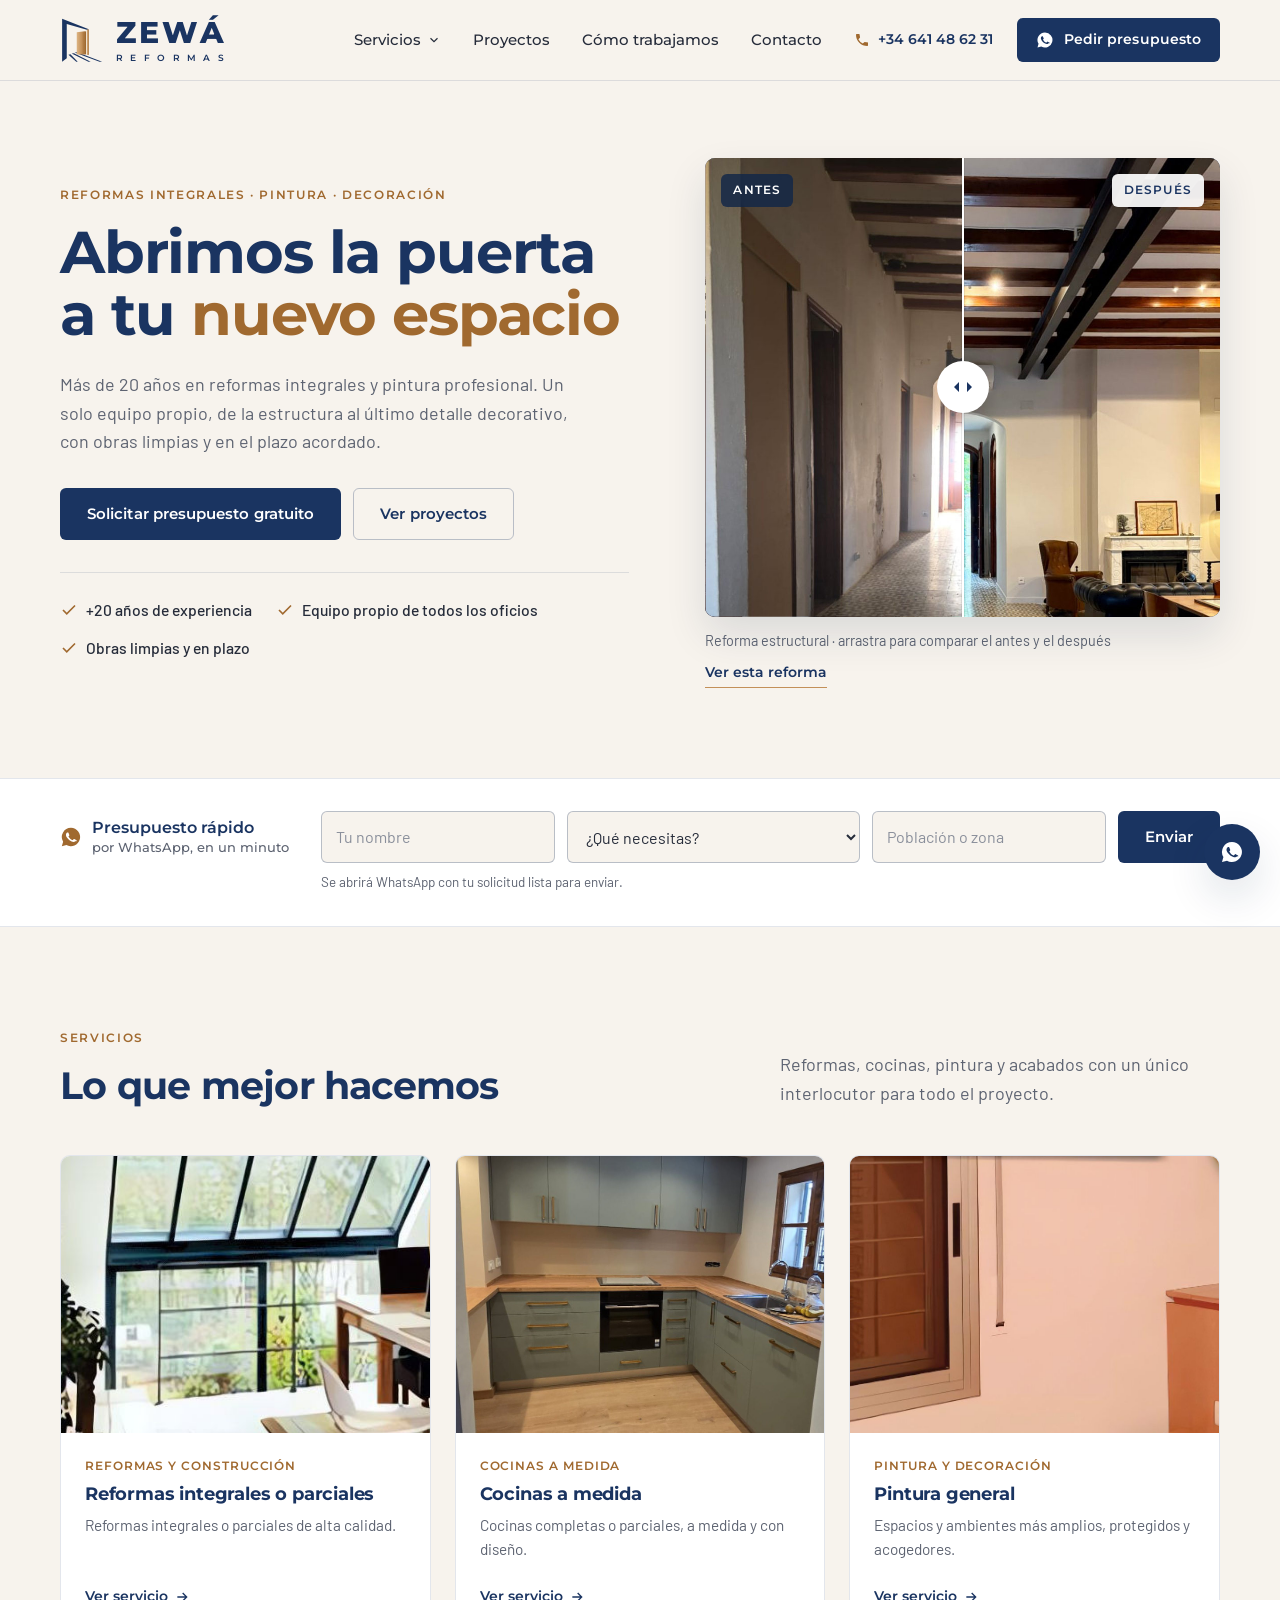
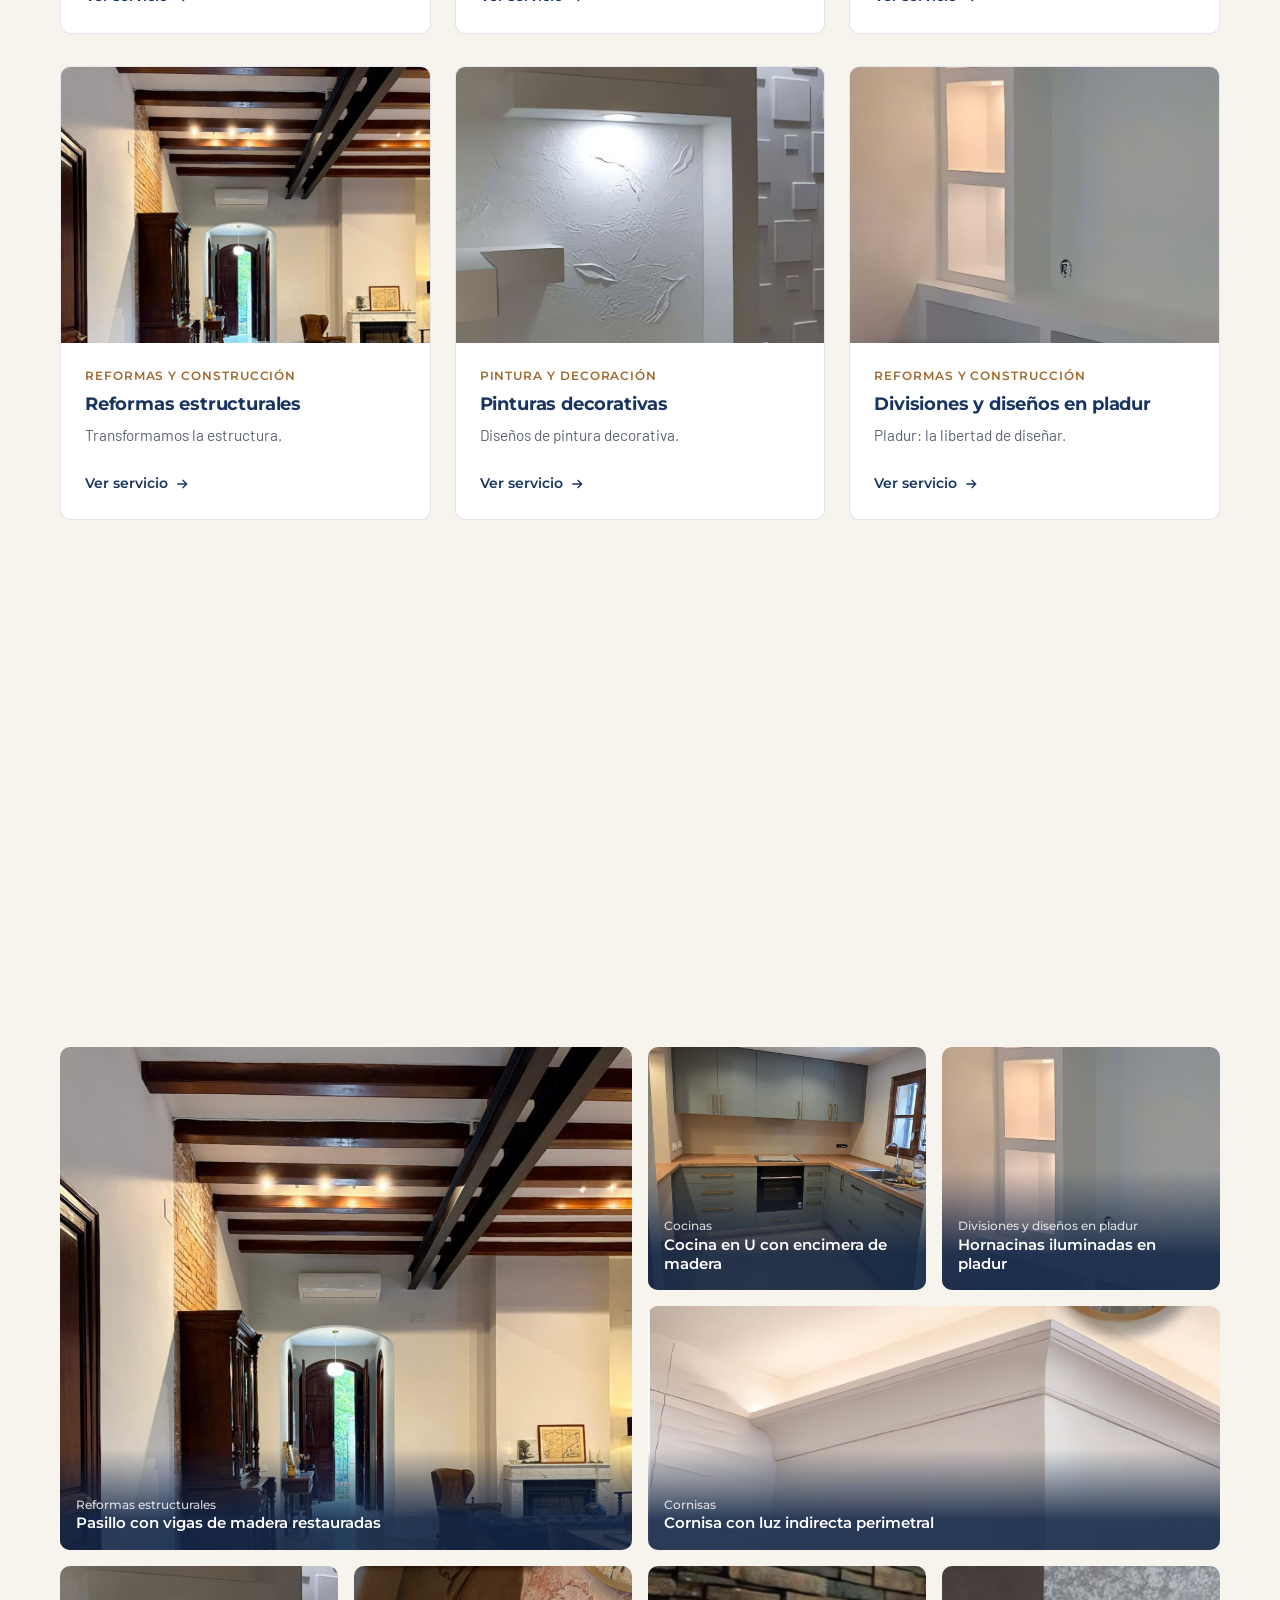
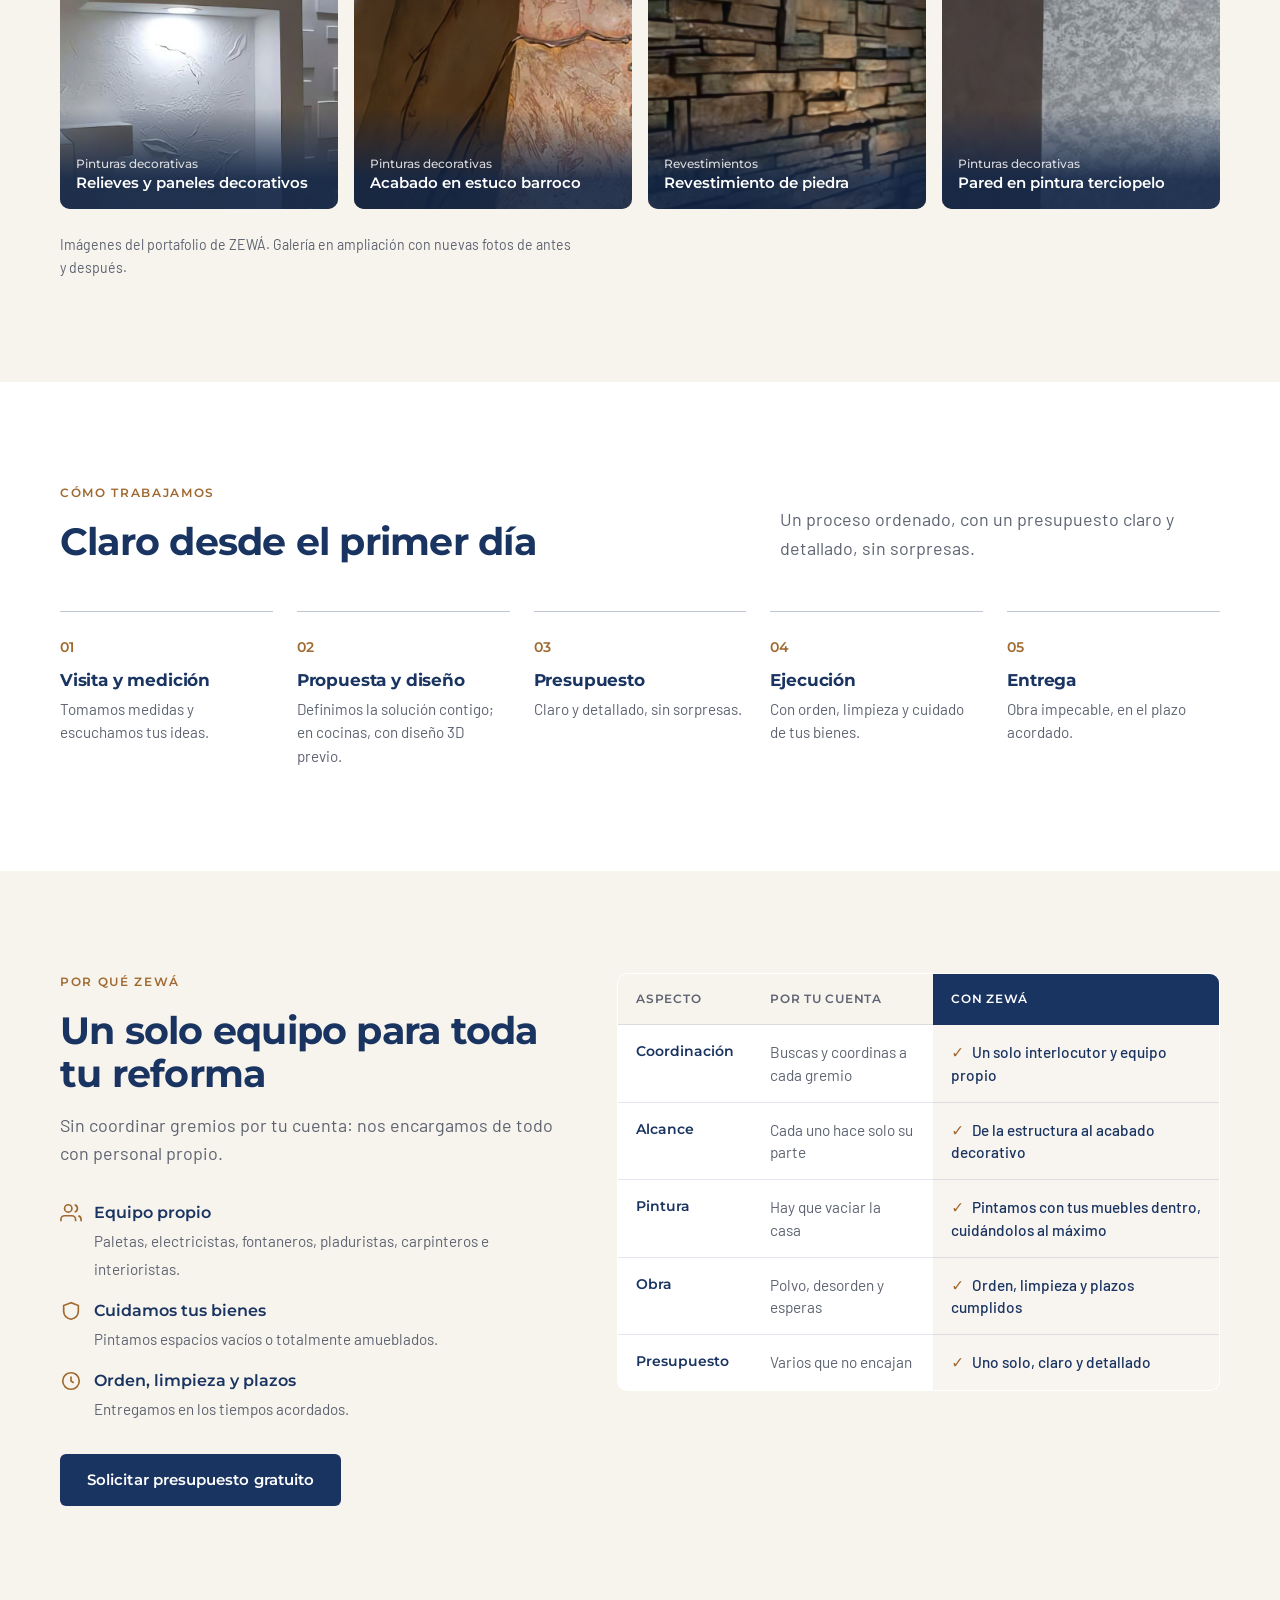
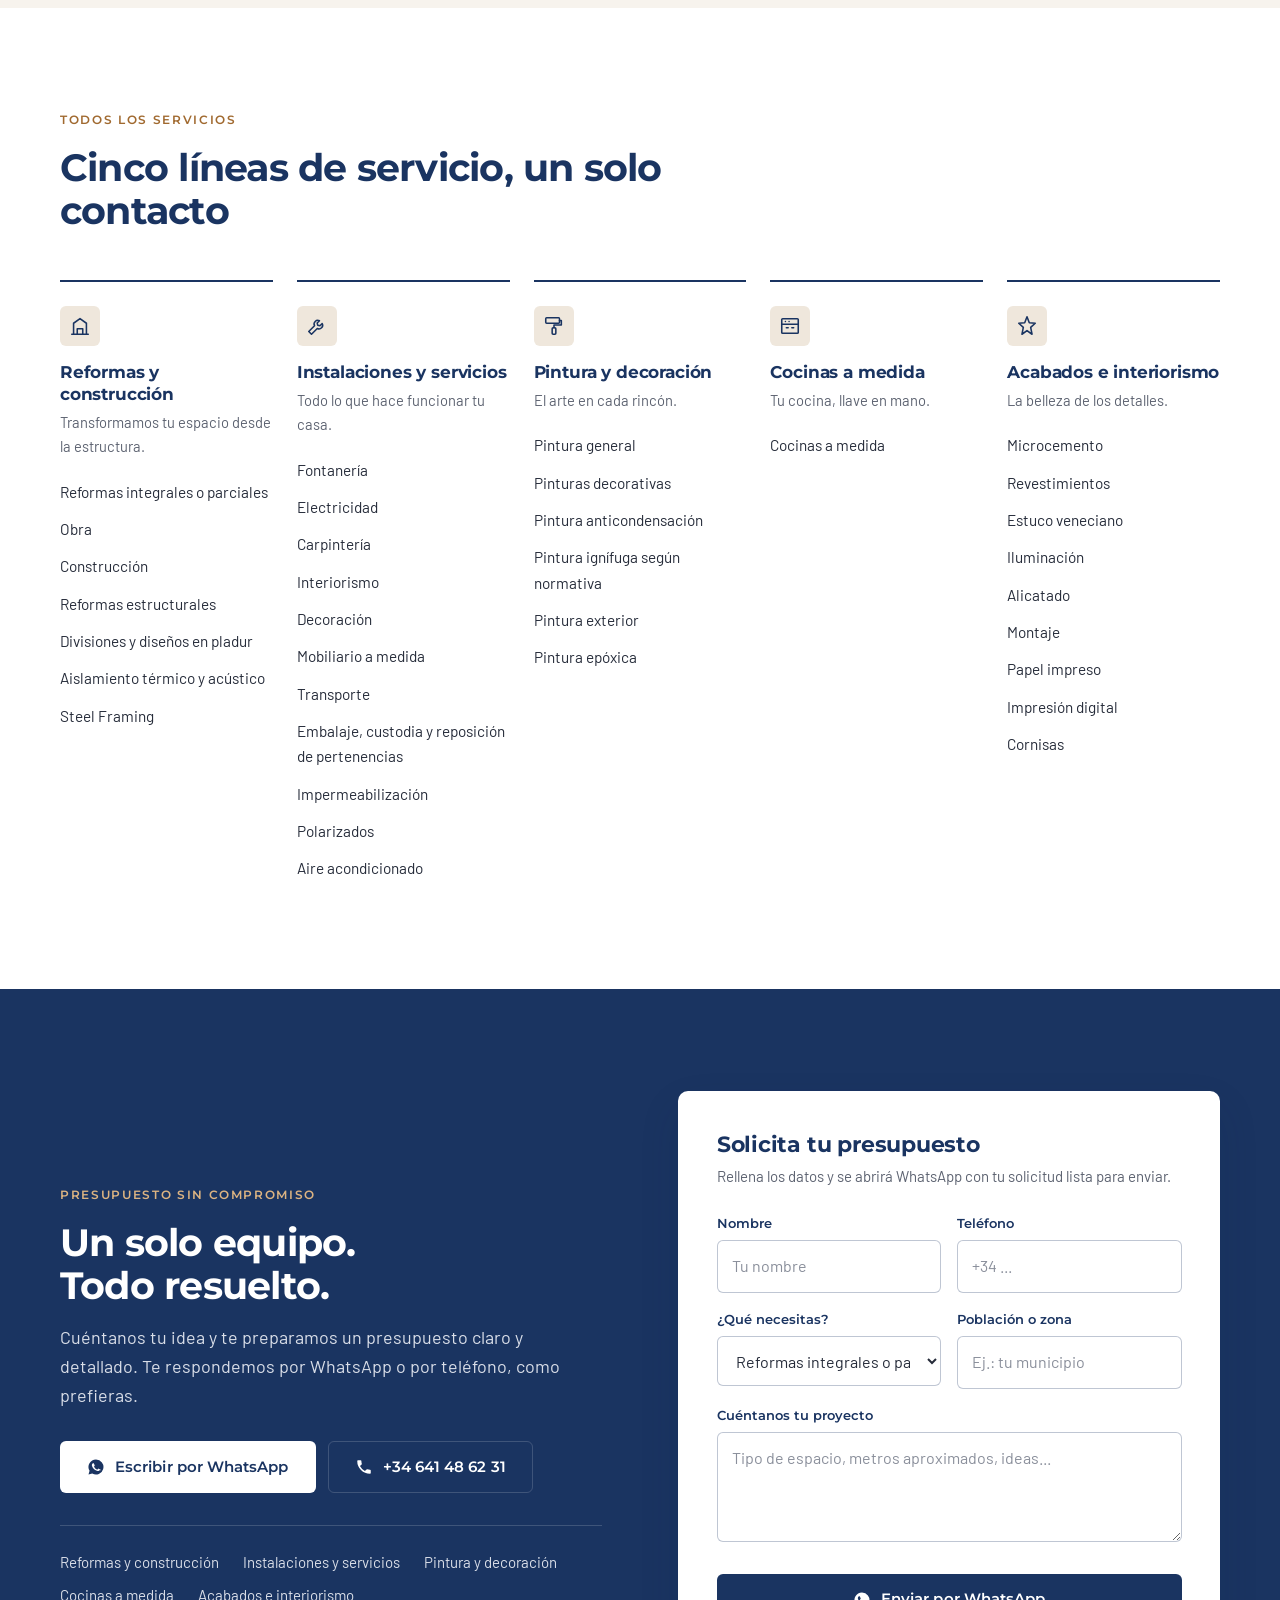
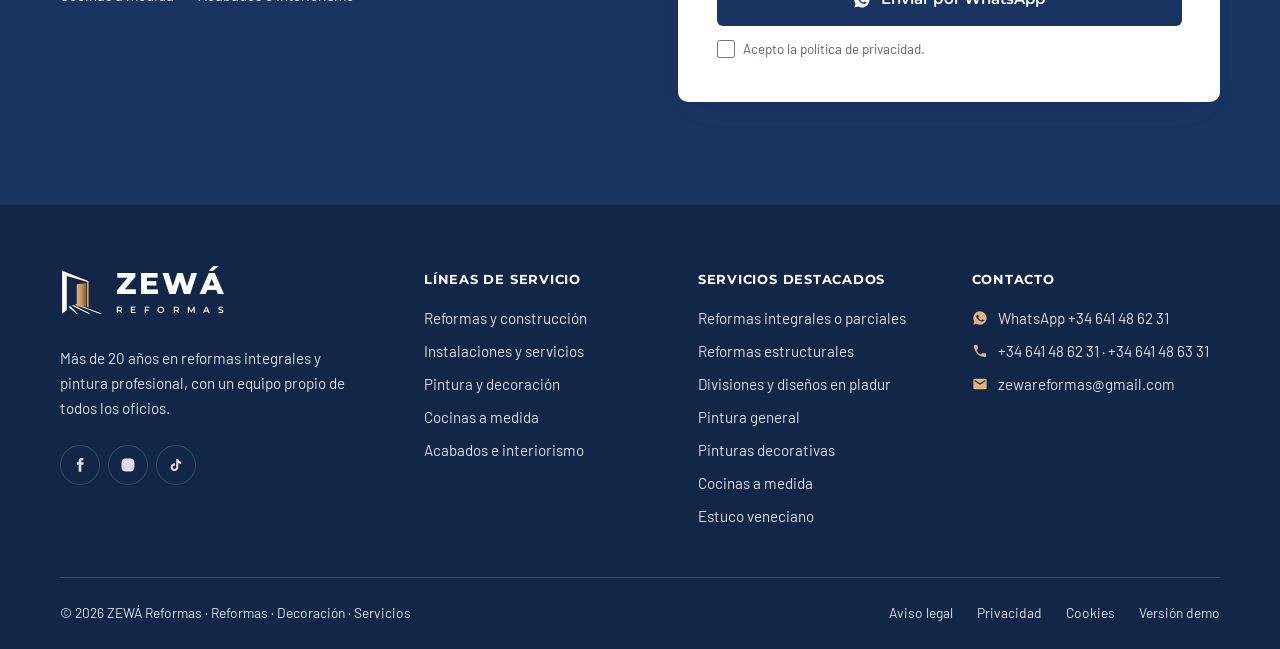
==== commit 7cdd25d6: "Cambios solicitados por ZEWÁ (notas 29/10) - Nueva lista de servicios: 34 servicios en 5 líneas, en " ====
--- a/index.html
+++ b/index.html
@@ -32,9 +32,9 @@
         <li><svg viewBox="0 0 24 24" aria-hidden="true"><path d="M20 6 9 17l-5-5"/></svg>Obras limpias y en plazo</li>
       </ul>
     </div>
-    <figure class="hero-photo reveal">
-      <img src="img/cocina1.jpg" alt="Cocina en U a medida con encimera de madera y muebles en verde" fetchpriority="high">
-      <figcaption><small>Cocinas personalizadas</small>Cocina a medida, llave en mano</figcaption>
+    <figure class="hero-compare reveal">
+      <div id="hero-compare"></div>
+      <figcaption><span>Reforma estructural · arrastra para comparar el antes y el después</span><a class="link-more" href="servicio.html?s=reformas-estructurales">Ver esta reforma</a></figcaption>
     </figure>
   </div>
 </section>
@@ -63,28 +63,7 @@
       <p class="lead">Reformas, cocinas, pintura y acabados con un único interlocutor para todo el proyecto.</p>
     </div>
     <div class="pop" id="pop"></div>
-    <div class="sec-foot reveal"><a class="link-more" href="#lineas">Ver los 18 servicios</a></div>
-  </div>
-</section>
-
-<!-- ANTES / DESPUÉS -->
-<section class="ba-section on-dark" id="antes-despues">
-  <div class="wrap">
-    <div>
-      <div id="hero-compare"></div>
-      <p class="ba-hint">Arrastra el control para comparar.</p>
-    </div>
-    <div class="reveal">
-      <span class="eyebrow">Antes y después</span>
-      <h2>Transformamos la estructura</h2>
-      <p class="lead" style="margin-top:16px">Una reforma estructural en la que el espacio gana luz y amplitud sin perder su carácter original.</p>
-      <ul class="checks">
-        <li><svg viewBox="0 0 24 24" aria-hidden="true"><path d="M20 6 9 17l-5-5"/></svg>Vigas metálicas de refuerzo</li>
-        <li><svg viewBox="0 0 24 24" aria-hidden="true"><path d="M20 6 9 17l-5-5"/></svg>Apertura de espacios</li>
-        <li><svg viewBox="0 0 24 24" aria-hidden="true"><path d="M20 6 9 17l-5-5"/></svg>Restauración de vigas de madera originales</li>
-      </ul>
-      <a class="btn btn-light" href="servicio.html?s=reformas-estructurales">Ver reformas estructurales</a>
-    </div>
+    <div class="sec-foot reveal"><a class="link-more" href="#lineas" id="all-count">Ver todos los servicios</a></div>
   </div>
 </section>
 
@@ -175,6 +154,7 @@
 
 document.getElementById('q-serv').innerHTML = '<option value="" disabled selected>¿Qué necesitas?</option>' + serviceOptions();
 document.getElementById('hero-compare').outerHTML = compareHTML('antes.jpg', 'despues.jpg');
+document.getElementById('all-count').textContent = `Ver los ${SERVICES.length} servicios`;
 
 const POP = ['reformas-integrales', 'cocinas', 'pintura', 'reformas-estructurales', 'pinturas-decorativas', 'pladur'];
 document.getElementById('pop').innerHTML = POP.map(k => pcard(SERVICES.find(s => s.slug === k))).join('');
@@ -190,12 +170,12 @@
 const G = [
   ['despues.jpg','Pasillo con vigas de madera restauradas','Reformas estructurales','reformas','big'],
   ['cocina2.jpg','Cocina en U con encimera de madera','Cocinas','cocinas'],
-  ['pladur.jpg','Hornacinas iluminadas en pladur','Diseño en Pladur','reformas'],
+  ['pladur.jpg','Hornacinas iluminadas en pladur','Divisiones y diseños en pladur','reformas'],
   ['cornisas.jpg','Cornisa con luz indirecta perimetral','Cornisas','acabados','wide'],
   ['decorativa.jpg','Relieves y paneles decorativos','Pinturas decorativas','pintura'],
-  ['barroco.jpg','Acabado en estuco barroco','Estuco barroco','pintura'],
+  ['barroco.jpg','Acabado en estuco barroco','Pinturas decorativas','pintura'],
   ['revestimiento.jpg','Revestimiento de piedra','Revestimientos','acabados'],
-  ['terciopelo.jpg','Pared en pintura terciopelo','Pintura terciopelo','pintura']
+  ['terciopelo.jpg','Pared en pintura terciopelo','Pinturas decorativas','pintura']
 ];
 document.getElementById('gal').innerHTML = G.map(([img, t, label, cat, size]) =>
   gitem(img, t, label, cat, size === 'big').replace('class="gitem', size === 'wide' ? 'class="gitem wide' : 'class="gitem')).join('');
--- a/assets/zewa.css
+++ b/assets/zewa.css
@@ -115,6 +115,9 @@
 .hero-points li{display:flex;align-items:center;gap:8px;font-weight:500;color:var(--ink);font-size:.98rem}
 .hero-points svg{width:18px;height:18px;stroke:var(--copper);fill:none;stroke-width:2.2;flex:none}
 .hero-photo{position:relative;margin:0}
+.hero-compare{margin:0}
+.hero-compare .compare{box-shadow:var(--sh-2)}
+.hero-compare figcaption{display:flex;justify-content:space-between;align-items:center;flex-wrap:wrap;gap:var(--s2) var(--s4);margin-top:var(--s3);font-size:.9rem;color:var(--muted)}
 .hero-photo img{width:100%;aspect-ratio:4/5;max-height:640px;object-fit:cover;object-position:center 60%;border-radius:var(--radius-lg)}
 .hero-photo figcaption{position:absolute;left:var(--s4);bottom:var(--s4);background:rgba(255,255,255,.94);color:var(--navy);font-family:'Montserrat',sans-serif;font-weight:600;font-size:.82rem;padding:10px 14px;border-radius:var(--radius);box-shadow:var(--sh-1)}
 .hero-photo figcaption small{display:block;font-weight:500;color:var(--muted);font-size:.74rem;margin-bottom:2px}
@@ -142,6 +145,9 @@
 .pcard:hover{box-shadow:var(--sh-2);transform:translateY(-3px);border-color:transparent}
 .pcard .img{aspect-ratio:4/3;overflow:hidden;background:var(--cream)}
 .pcard img{width:100%;height:100%;object-fit:cover;transition:transform .6s var(--ease)}
+.ph-media{width:100%;height:100%;display:flex;flex-direction:column;align-items:center;justify-content:center;gap:var(--s3);background:var(--cream);color:var(--muted);font-family:'Montserrat',sans-serif;font-weight:500;font-size:.82rem}
+.ph-media svg{width:40px;height:40px;stroke:var(--bronze);fill:none;stroke-width:1.5;stroke-linecap:round;stroke-linejoin:round}
+.s-media .ph-media{aspect-ratio:4/3;border-radius:var(--radius-lg)}
 .pcard:hover img{transform:scale(1.04)}
 .pcard .b{display:flex;flex-direction:column;flex:1;padding:var(--s5)}
 .pcard small{font-family:'Montserrat',sans-serif;font-weight:600;font-size:.72rem;letter-spacing:.08em;text-transform:uppercase;color:var(--copper);margin-bottom:6px}
